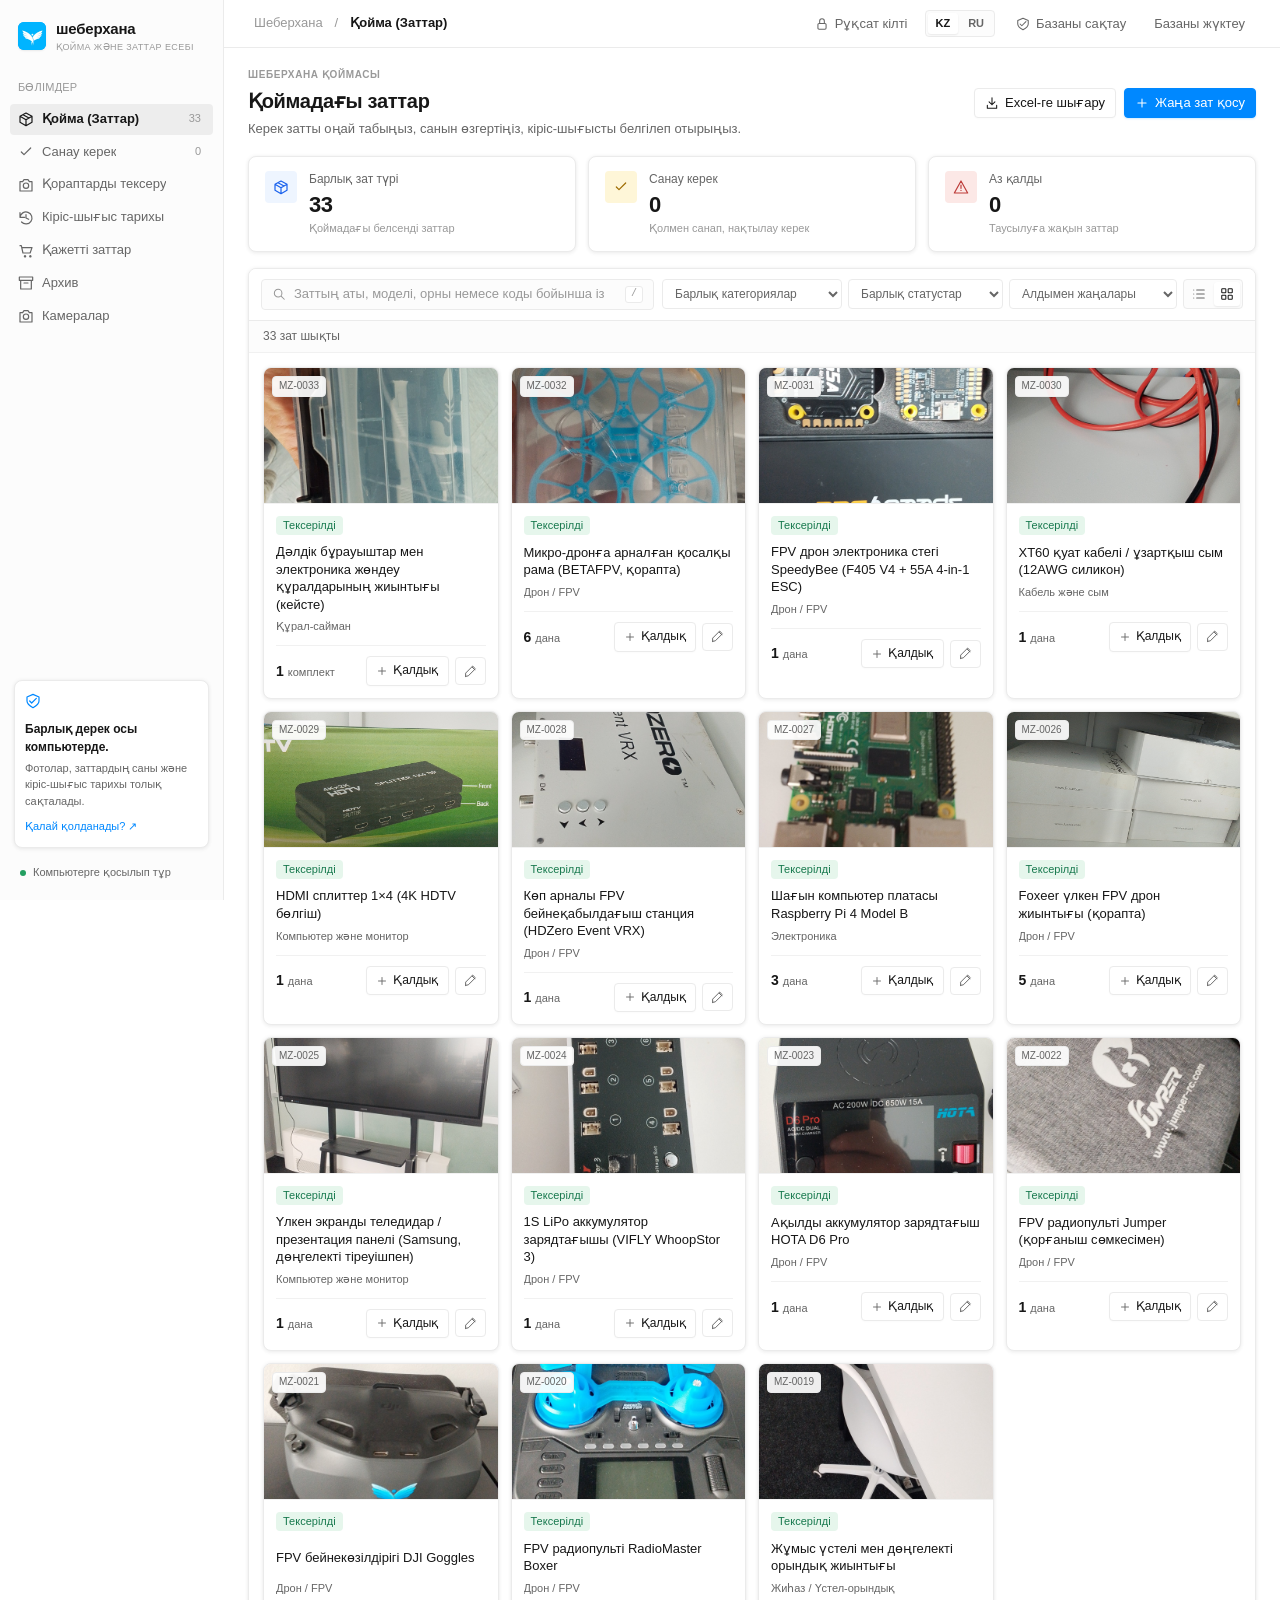
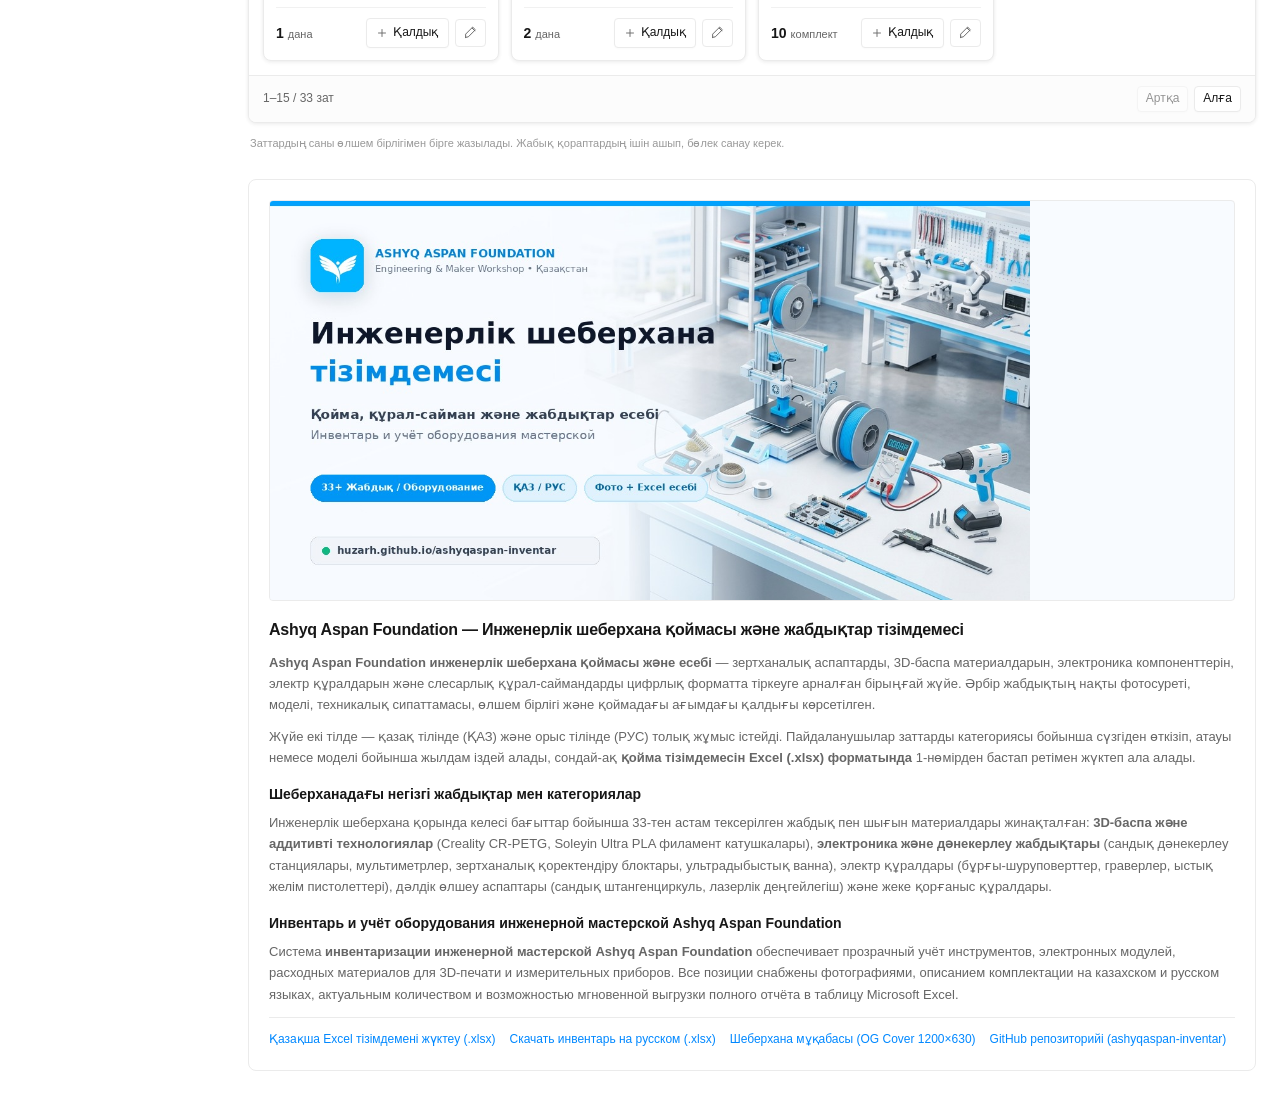
==== docs/index.html @ bc6fc352 "Rename purchase list to 'Қажетті заттар' (needed items)" ====
<!doctype html>
<html lang="kk" prefix="og: https://ogp.me/ns#">
<head>
  <meta charset="utf-8">
  <meta name="viewport" content="width=device-width, initial-scale=1">
  <meta name="theme-color" content="#00a2ff">
  <title>Ashyq Aspan — Инженерлік шеберхана қоймасы және есебі</title>
  <meta name="description" content="Ashyq Aspan Foundation инженерлік шеберхана қоймасы және заттар есебі: 3D-принтер, электроника, өлшеу аспаптары мен құрал-саймандар тізімдемесі (ҚАЗ / РУС).">
  <meta name="keywords" content="Ashyq Aspan Foundation, инженерлік шеберхана қоймасы, заттар есебі, тізімдеме, инвентарь мастерской, құрал-сайман, 3D принтер, электроника, Қазақстан, Malzeme Envanteri">
  <meta name="author" content="Ashyq Aspan Foundation">
  <meta name="robots" content="index, follow, max-image-preview:large">
  <link rel="canonical" href="https://huzarh.github.io/ashyqaspan-inventar/">
  <link rel="image_src" href="https://huzarh.github.io/ashyqaspan-inventar/og-cover.jpg">
  <meta itemprop="name" content="Ashyq Aspan — Инженерлік шеберхана қоймасы және есебі">
  <meta itemprop="description" content="Ashyq Aspan Foundation инженерлік шеберхана қоймасы және заттар есебі: 3D-принтер, электроника, өлшеу аспаптары мен құрал-саймандар тізімдемесі (ҚАЗ / РУС).">
  <meta itemprop="image" content="https://huzarh.github.io/ashyqaspan-inventar/og-cover.jpg">
  <meta property="og:type" content="website">
  <meta property="og:site_name" content="Ashyq Aspan Foundation">
  <meta property="og:title" content="Ashyq Aspan — Инженерлік шеберхана қоймасы және есебі">
  <meta property="og:description" content="Ashyq Aspan Foundation инженерлік шеберхана қоймасы және заттар есебі: 3D-принтер, электроника, өлшеу аспаптары мен құрал-саймандар тізімдемесі (ҚАЗ / РУС).">
  <meta property="og:url" content="https://huzarh.github.io/ashyqaspan-inventar/">
  <meta property="og:image" content="https://huzarh.github.io/ashyqaspan-inventar/og-cover.jpg">
  <meta property="og:image:url" content="https://huzarh.github.io/ashyqaspan-inventar/og-cover.jpg">
  <meta property="og:image:secure_url" content="https://huzarh.github.io/ashyqaspan-inventar/og-cover.jpg">
  <meta property="og:image:type" content="image/jpeg">
  <meta property="og:image:width" content="1200">
  <meta property="og:image:height" content="630">
  <meta property="og:image:alt" content="Ashyq Aspan Foundation — Инженерлік шеберхана қоймасы және есебі">
  <meta property="og:locale" content="kk_KZ">
  <meta property="og:locale:alternate" content="ru_RU">
  <meta name="twitter:card" content="summary_large_image">
  <meta name="twitter:title" content="Ashyq Aspan — Инженерлік шеберхана қоймасы және есебі">
  <meta name="twitter:description" content="Ashyq Aspan Foundation инженерлік шеберхана қоймасы және заттар есебі: 3D-принтер, электроника, өлшеу аспаптары мен құрал-саймандар тізімдемесі (ҚАЗ / РУС).">
  <meta name="twitter:image" content="https://huzarh.github.io/ashyqaspan-inventar/og-cover.jpg">
  <meta name="twitter:image:src" content="https://huzarh.github.io/ashyqaspan-inventar/og-cover.jpg">
  <meta name="twitter:image:alt" content="Ashyq Aspan Foundation — Инженерлік шеберхана қоймасы және есебі">
  <link rel="icon" href="logo.png" type="image/png" sizes="225x225">
  <link rel="apple-touch-icon" href="logo.png">
  <link rel="manifest" href="site.webmanifest">
  <link rel="stylesheet" href="style.css?v=13">
  <script type="application/ld+json">{"@context":"https://schema.org","@type":"WebApplication","name":"Ashyq Aspan — Инженерлік шеберхана қоймасы және есебі","alternateName":"Инвентарь инженерной мастерской Ashyq Aspan Foundation","description":"Ashyq Aspan Foundation инженерлік шеберхана қоймасы және заттар есебі: 3D-принтер, электроника, өлшеу аспаптары мен құрал-саймандар тізімдемесі (ҚАЗ / РУС).","url":"https://huzarh.github.io/ashyqaspan-inventar/","image":"https://huzarh.github.io/ashyqaspan-inventar/og-cover.jpg","applicationCategory":"BusinessApplication","operatingSystem":"All","inLanguage":["kk","ru"],"publisher":{"@type":"Organization","name":"Ashyq Aspan Foundation","logo":{"@type":"ImageObject","url":"https://huzarh.github.io/ashyqaspan-inventar/logo.png"}}}</script>
  <script src="app.js?v=14" defer></script>
</head>
<body>
<svg class="icon-defs" xmlns="http://www.w3.org/2000/svg" aria-hidden="true"><defs>
 <symbol id="i-box" viewBox="0 0 24 24"><path d="m12 3 9 5-9 5-9-5 9-5Z M3 8v9l9 5 9-5V8 M12 13v9 M7.5 5.5l9 5"/></symbol>
 <symbol id="i-plus" viewBox="0 0 24 24"><path d="M12 5v14 M5 12h14"/></symbol>
 <symbol id="i-search" viewBox="0 0 24 24"><circle cx="10.5" cy="10.5" r="6.5"/><path d="m16 16 5 5"/></symbol>
 <symbol id="i-history" viewBox="0 0 24 24"><path d="M3 11a9 9 0 1 1 2.3 7 M3 4v7h7 M12 7v5l4 2"/></symbol>
 <symbol id="i-camera" viewBox="0 0 24 24"><path d="M3 7h4l2-3h6l2 3h4v14H3Z"/><circle cx="12" cy="13" r="4"/></symbol>
 <symbol id="i-download" viewBox="0 0 24 24"><path d="M12 3v12 M7 10l5 5 5-5 M4 16v5h16v-5"/></symbol>
 <symbol id="i-close" viewBox="0 0 24 24"><path d="m6 6 12 12 M6 18 18 6"/></symbol>
 <symbol id="i-check" viewBox="0 0 24 24"><path d="m5 12 4 4L19 6"/></symbol>
 <symbol id="i-arrow" viewBox="0 0 24 24"><path d="M5 12h14 m-5-5 5 5-5 5"/></symbol>
 <symbol id="i-grid" viewBox="0 0 24 24"><rect x="3" y="3" width="7" height="7" rx="1"/><rect x="14" y="3" width="7" height="7" rx="1"/><rect x="3" y="14" width="7" height="7" rx="1"/><rect x="14" y="14" width="7" height="7" rx="1"/></symbol>
 <symbol id="i-list" viewBox="0 0 24 24"><path d="M8 5h13 M8 12h13 M8 19h13 M3 5h.01 M3 12h.01 M3 19h.01"/></symbol>
 <symbol id="i-archive" viewBox="0 0 24 24"><path d="M4 8h16v13H4Z M2 3h20v5H2Z M9 12h6"/></symbol>
 <symbol id="i-edit" viewBox="0 0 24 24"><path d="m15 4 5 5 M3 21l5-1L21 7l-5-5L3 15v6Z"/></symbol>
 <symbol id="i-trash" viewBox="0 0 24 24"><path d="M3 6h18 M8 6V4h8v2 M19 6l-1 14H6L5 6 M10 11v6 M14 11v6"/></symbol>
 <symbol id="i-lock" viewBox="0 0 24 24"><rect x="5" y="11" width="14" height="10" rx="2"/><path d="M8 11V7a4 4 0 0 1 8 0v4"/></symbol>
 <symbol id="i-alert" viewBox="0 0 24 24"><path d="m12 3 10 18H2L12 3Z M12 9v5 M12 17v.1"/></symbol>
 <symbol id="i-cart" viewBox="0 0 24 24"><path d="M3 4h2l2.4 11h10.8L21 7H6.2 M9.5 20a1 1 0 1 0 0-.1 M17.5 20a1 1 0 1 0 0-.1"/></symbol>
 <symbol id="i-shield" viewBox="0 0 24 24"><path d="m12 2 9 4v6c0 5-9 10-9 10S3 17 3 12V6l9-4Z m-5 10 3 3 7-7"/></symbol>
</defs></svg>
<a class="skip" id="skip-link" href="#main">Негізгі бөлімге өту</a>
<aside class="sidebar">
 <a class="brand" href="./" aria-label="Ashyq Aspan Foundation — Инженерлік шеберхана қоймасы"><span class="brand-mark"><img src="logo.png" alt="Ashyq Aspan Foundation логотипі" width="40" height="40" class="brand-logo"></span><span><span id="brand-name">шеберхана</span><span class="brand-sub" id="brand-sub">ҚОЙМА ЖӘНЕ ЗАТТАР ЕСЕБІ</span></span></a>
 <div class="nav-label" id="nav-workspace-label">БӨЛІМДЕР</div>
 <nav aria-label="Негізгі мәзір">
  <button class="nav active" data-page="inventory"><svg class="icon"><use href="#i-box"/></svg><em id="nav-inv-text">Қойма (Заттар)</em><span id="nav-count">33</span></button>
  <button class="nav" data-page="pending"><svg class="icon"><use href="#i-check"/></svg><em id="nav-pend-text">Санау керек</em><span id="pending-count">0</span></button>
  <button class="nav" data-page="packages"><svg class="icon"><use href="#i-camera"/></svg><em id="nav-pkg-text">Қораптарды тексеру</em></button>
  <button class="nav" data-page="history"><svg class="icon"><use href="#i-history"/></svg><em id="nav-hist-text">Кіріс-шығыс тарихы</em></button>
  <button class="nav" data-page="needs"><svg class="icon"><use href="#i-cart"/></svg><em id="nav-needs-text">Қажетті заттар</em><span id="needs-count"></span></button>
  <button class="nav" data-page="archive"><svg class="icon"><use href="#i-archive"/></svg><em id="nav-arch-text">Архив</em></button>
  <button class="nav" id="camera-btn" type="button"><svg class="icon"><use href="#i-camera"/></svg><em id="nav-cam-text">Камералар</em></button>
 </nav>
 <div class="sidebar-note"><svg class="icon"><use href="#i-shield"/></svg><span class="sidebar-note-title" id="sidebar-note-title">Барлық дерек осы компьютерде.</span><p id="sidebar-note-desc">Фотолар, заттардың саны және кіріс-шығыс тарихы толық сақталады.</p><button id="help-btn" class="text-btn"><span id="help-btn-text">Қалай қолданады?</span> <span>↗</span></button></div>
 <div class="connection" id="connection"><span class="dot"></span>Қосылды</div>
</aside>
<main id="main">
 <header class="topbar"><div class="breadcrumb"><span id="bread-root">Шеберхана</span> <span>/</span> <span class="breadcrumb-current" id="breadcrumb">Қойма (Заттар)</span></div><div class="top-actions"><button type="button" id="auth-btn" class="btn ghost auth-btn"><svg class="icon"><use href="#i-lock"/></svg><span id="auth-btn-text">Рұқсат кілті</span></button><div class="lang-switch" role="group" aria-label="Тіл / Язык"><button type="button" class="lang-btn active" data-lang="kz">KZ</button><button type="button" class="lang-btn" data-lang="ru">RU</button></div><button id="backup-btn" class="btn ghost"><svg class="icon"><use href="#i-shield"/></svg><span id="backup-btn-text">Базаны сақтау</span></button><button id="restore-btn" class="btn ghost small-label"><span id="restore-btn-text">Базаны жүктеу</span></button><input id="restore-file" type="file" accept=".json,application/json" hidden></div></header>
 <section class="content">
  <div class="heading"><div><div class="eyebrow" id="page-eyebrow">ASHYQ ASPAN FOUNDATION · ШЕБЕРХАНА ҚОЙМАСЫ</div><h1 id="page-title">Ashyq Aspan — Инженерлік шеберхана қоймасы және есебі</h1><p id="page-description">Керек затты оңай табыңыз, санын өзгертіңіз, кіріс-шығысты белгілеп отырыңыз.</p></div><div class="heading-actions"><button id="excel-btn" class="btn"><svg class="icon"><use href="#i-download"/></svg><span id="excel-btn-text">Excel-ге шығару</span></button><button id="add-btn" class="btn primary"><svg class="icon"><use href="#i-plus"/></svg><span id="add-btn-text">Жаңа зат қосу</span></button></div></div>
  <div class="stats" id="stats"><button class="stat" data-stat="inventory"><span class="stat-icon mint"><svg class="icon"><use href="#i-box"/></svg></span><span><span class="stat-label" id="stat-total-label">Барлық зат түрі</span><span class="stat-val" id="stat-total">33</span><small id="stat-total-sub">Қоймадағы белсенді заттар</small></span></button><button class="stat" data-stat="pending"><span class="stat-icon sand"><svg class="icon"><use href="#i-check"/></svg></span><span><span class="stat-label" id="stat-pending-label">Санау керек</span><span class="stat-val" id="stat-pending">0</span><small id="stat-pending-sub">Қолмен санап, нақтылау керек</small></span></button><button class="stat" data-stat="low"><span class="stat-icon peach"><svg class="icon"><use href="#i-alert"/></svg></span><span><span class="stat-label" id="stat-low-label">Аз қалды</span><span class="stat-val" id="stat-low">0</span><small id="stat-low-sub">Таусылуға жақын заттар</small></span></button></div>
  <div id="page-note" class="page-note" hidden></div>
  <section class="workspace" aria-label="Заттар тізімі">
   <div class="toolbar"><label class="search"><svg class="icon"><use href="#i-search"/></svg><input id="search" type="search" placeholder="Заттың аты, моделі, орны немесе коды бойынша іздеу…" autocomplete="off" aria-label="Іздеу"><kbd>/</kbd></label><div class="filters"><select id="category-filter" aria-label="Категория"><option value="">Барлық категориялар</option></select><select id="status-filter" aria-label="Статус"><option value="" id="st-opt-all">Барлық статустар</option><option value="verified" id="st-opt-ver">Тексерілді</option><option value="pending" id="st-opt-pend">Санау керек</option><option value="low" id="st-opt-low">Аз қалды</option><option value="zero" id="st-opt-zero">Таусылды (0)</option></select><select id="sort" aria-label="Сұрыптау"><option value="newest" id="sort-opt-new">Алдымен жаңалары</option><option value="updated" id="sort-opt-upd">Соңғы өзгергендер</option><option value="name" id="sort-opt-name">Аты бойынша (А–Я)</option></select><div class="view-switch" aria-label="Көрініс"><button id="view-list" class="icon-btn" aria-label="Тізім" aria-pressed="false"><svg class="icon"><use href="#i-list"/></svg></button><button id="view-grid" class="icon-btn active" aria-label="Карточкалар" aria-pressed="true"><svg class="icon"><use href="#i-grid"/></svg></button></div></div></div>
   <div class="list-heading"><span id="result-count" aria-live="polite">33 зат көрсетілді</span><button id="clear-filters" class="text-btn" hidden>Фильтрді тазалау</button></div>
   <div id="records" aria-live="polite"><div class="cards"><article class="card" data-detail="33"><div class="card-photo"><img src="uploads/02559a9e80117201c4da18d8d6df2545be3968183d7c391e304026d6eb29ce1d.jpg" alt="Дәлдік бұрауыштар мен электроника жөндеу құралдарының жиынтығы (кейсте) — Құрал-сайман" width="320" height="240" loading="lazy"></div><div class="card-body"><div class="card-top"><span class="code">#033</span><span class="tag ok">Тексерілді</span></div><h3>Дәлдік бұрауыштар мен электроника жөндеу құралдарының жиынтығы (кейсте)</h3><p class="muted">Құрал-сайман · Көпфункционалды бұрауыш жиынтығы + пинцет және пластик ашқыштар</p><p class="notes">Пластикалық кейстегі жиынтық: ауыспалы ұштары бар бұрауыш, ұзартқыш, пинцет және пластик лопаткалар.</p></div><div class="card-foot"><div><span class="qty-num">1</span> <small>дана</small></div></div></article><article class="card" data-detail="32"><div class="card-photo"><img src="uploads/c84c2f2371892fdffc92b1465ad2a3b0c13482b9930b462f0f4a37cfea8a323b.jpg" alt="Микро-дронға арналған қосалқы рама (BETAFPV, қорапта) — Дрон / FPV" width="320" height="240" loading="lazy"></div><div class="card-body"><div class="card-top"><span class="code">#032</span><span class="tag ok">Тексерілді</span></div><h3>Микро-дронға арналған қосалқы рама (BETAFPV, қорапта)</h3><p class="muted">Дрон / FPV · BETAFPV Meteor / Air сериялы көк микро-рама (75 мм)</p><p class="notes">Жаңа қосалқы бөлшек: пластик қораптағы BETAFPV микро-дрон рамалары (4 дана).</p></div><div class="card-foot"><div><span class="qty-num">6</span> <small>дана</small></div></div></article><article class="card" data-detail="31"><div class="card-photo"><img src="uploads/08de03c2bca5b22b8ac7623e65b751730a20788cbaaa8c0bef01ff1c570358fb.jpg" alt="FPV дрон электроника стегі SpeedyBee (F405 V4 + 55A 4-in-1 ESC) — Дрон / FPV" width="320" height="240" loading="lazy"></div><div class="card-body"><div class="card-top"><span class="code">#031</span><span class="tag ok">Тексерілді</span></div><h3>FPV дрон электроника стегі SpeedyBee (F405 V4 + 55A 4-in-1 ESC)</h3><p class="muted">Дрон / FPV · SpeedyBee F405 V4 Flight Controller + 55A 3-6S 4-in-1 ESC (30×30 стек)</p><p class="notes">Қораптағы жаңа FPV дрон стегі: ұшу контроллері (FC) мен 55A 4-in-1 регуляторы (ESC).</p></div><div class="card-foot"><div><span class="qty-num">1</span> <small>дана</small></div></div></article><article class="card" data-detail="30"><div class="card-photo"><img src="uploads/e85a942fcf8a39dd73a5c7f89a3723b5ed26839698db3f7d0904f6d9880b9123.jpg" alt="XT60 қуат кабелі / ұзартқыш сым (12AWG силикон) — Кабель және сым" width="320" height="240" loading="lazy"></div><div class="card-body"><div class="card-top"><span class="code">#030</span><span class="tag ok">Тексерілді</span></div><h3>XT60 қуат кабелі / ұзартқыш сым (12AWG силикон)</h3><p class="muted">Кабель және сым · 12AWG 200°C силиконды сым + XT60 коннекторы</p><p class="notes">Зарядтау құрылғылары мен аккумуляторларға арналған ыстыққа төзімді (200°C) 12AWG XT60 қуат сымы.</p></div><div class="card-foot"><div><span class="qty-num">1</span> <small>дана</small></div></div></article><article class="card" data-detail="29"><div class="card-photo"><img src="uploads/00057eb91e4d45969cc803965c0996f35c1c9aa958f35dbe412eb5b354390105.jpg" alt="HDMI сплиттер 1×4 (4K HDTV бөлгіш) — Компьютер және монитор" width="320" height="240" loading="lazy"></div><div class="card-body"><div class="card-top"><span class="code">#029</span><span class="tag ok">Тексерілді</span></div><h3>HDMI сплиттер 1×4 (4K HDTV бөлгіш)</h3><p class="muted">Компьютер және монитор · HDTV 4K 1x4 HDMI Splitter (1 кіріс → 4 шығыс, 4Kx2K 3D)</p><p class="notes">Бір HDMI сигналын 4 мониторға немесе теледидарға бірдей тарататын бөлгіш (қорапта).</p></div><div class="card-foot"><div><span class="qty-num">1</span> <small>дана</small></div></div></article><article class="card" data-detail="28"><div class="card-photo"><img src="uploads/3c925240edab85be49432d08f936cb2262f082159afb393895ab5e643d5cfbd0.jpg" alt="Көп арналы FPV бейнеқабылдағыш станция (HDZero Event VRX) — Дрон / FPV" width="320" height="240" loading="lazy"></div><div class="card-body"><div class="card-top"><span class="code">#028</span><span class="tag ok">Тексерілді</span></div><h3>Көп арналы FPV бейнеқабылдағыш станция (HDZero Event VRX)</h3><p class="muted">Дрон / FPV · HDZero Event VRX (жарыстарға арналған 4 арналы видео-ресивер)</p><p class="notes">FPV дрон жарыстары мен трансляциясына арналған кәсіби HDZero Event VRX бейнеқабылдағышы.</p></div><div class="card-foot"><div><span class="qty-num">1</span> <small>дана</small></div></div></article><article class="card" data-detail="27"><div class="card-photo"><img src="uploads/f57411721b37e370b30bfda4283a8562c142e47085dbc73f3636bb354ba86936.jpg" alt="Шағын компьютер платасы Raspberry Pi 4 Model B — Электроника" width="320" height="240" loading="lazy"></div><div class="card-body"><div class="card-top"><span class="code">#027</span><span class="tag ok">Тексерілді</span></div><h3>Шағын компьютер платасы Raspberry Pi 4 Model B</h3><p class="muted">Электроника · Raspberry Pi 4 Model B (USB 3.0, Dual Micro-HDMI, Gigabit Ethernet)</p><p class="notes">Жобалар мен робототехникаға арналған Raspberry Pi 4 Model B бір платалы микрокомпьютері (3 дана).</p></div><div class="card-foot"><div><span class="qty-num">3</span> <small>дана</small></div></div></article><article class="card" data-detail="26"><div class="card-photo"><img src="uploads/72999abf1a35f88ea627a9858a45b350ffc9a0130d5536d4e3e62cc0973677fc.jpg" alt="Foxeer үлкен FPV дрон жиынтығы (қорапта) — Дрон / FPV" width="320" height="240" loading="lazy"></div><div class="card-body"><div class="card-top"><span class="code">#026</span><span class="tag ok">Тексерілді</span></div><h3>Foxeer үлкен FPV дрон жиынтығы (қорапта)</h3><p class="muted">Дрон / FPV · Foxeer FPV Drone (ақ қораптағы жиынтық)</p><p class="notes">Шкаф сөресіндегі Foxeer үлкен дрон қораптары (5 дана).</p></div><div class="card-foot"><div><span class="qty-num">5</span> <small>дана</small></div></div></article><article class="card" data-detail="25"><div class="card-photo"><img src="uploads/4650756c53afc081f93ae36ebaf1f84f2e1778d21c780041d508cf6ab8e61ad6.jpg" alt="Үлкен экранды теледидар / презентация панелі (Samsung, дөңгелекті тіреуішпен) — Компьютер және монитор" width="320" height="240" loading="lazy"></div><div class="card-body"><div class="card-top"><span class="code">#025</span><span class="tag ok">Тексерілді</span></div><h3>Үлкен экранды теледидар / презентация панелі (Samsung, дөңгелекті тіреуішпен)</h3><p class="muted">Компьютер және монитор · Samsung үлкен диагональды дисплей + мобильді тіреуіш (стойка)</p><p class="notes">Дөңгелекті металл тіреуішке орнатылған үлкен Samsung экраны, пультімен бірге (1 дана).</p></div><div class="card-foot"><div><span class="qty-num">1</span> <small>дана</small></div></div></article><article class="card" data-detail="24"><div class="card-photo"><img src="uploads/746e6d404d6e5decc1dcf5b46ae16551fab60ef42b0dfa03e3e1cde0b73825c7.jpg" alt="1S LiPo аккумулятор зарядтағышы (VIFLY WhoopStor 3) — Дрон / FPV" width="320" height="240" loading="lazy"></div><div class="card-body"><div class="card-top"><span class="code">#024</span><span class="tag ok">Тексерілді</span></div><h3>1S LiPo аккумулятор зарядтағышы (VIFLY WhoopStor 3)</h3><p class="muted">Дрон / FPV · VIFLY WhoopStor V3 (6 портты, BT2.0 / PH2.0, экранды)</p><p class="notes">TinyWhoop микро-дрондарының 1S аккумуляторларын бір мезетте 6 данадан зарядтауға және Storage режиміне қоюға арналған құрылғы (1 дана).</p></div><div class="card-foot"><div><span class="qty-num">1</span> <small>дана</small></div></div></article><article class="card" data-detail="23"><div class="card-photo"><img src="uploads/3484ea7bc2972f7fd96e84a9550c08cde8089a9f8efccc5e5be05636175f7738.jpg" alt="Ақылды аккумулятор зарядтағыш HOTA D6 Pro — Дрон / FPV" width="320" height="240" loading="lazy"></div><div class="card-body"><div class="card-top"><span class="code">#023</span><span class="tag ok">Тексерілді</span></div><h3>Ақылды аккумулятор зарядтағыш HOTA D6 Pro</h3><p class="muted">Дрон / FPV · HOTA D6 Pro Dual Smart Charger (AC 200W / DC 650W 15A)</p><p class="notes">LiPo/LiHV/Li-ion аккумуляторларға арналған 2 арналы кәсіби зарядтау құрылғысы (1 дана).</p></div><div class="card-foot"><div><span class="qty-num">1</span> <small>дана</small></div></div></article><article class="card" data-detail="22"><div class="card-photo"><img src="uploads/87af93e70b1901c69dd3df45cd9261108fd50f3d49ce25d26adb82f0b59bedd1.jpg" alt="FPV радиопульті Jumper (қорғаныш сөмкесімен) — Дрон / FPV" width="320" height="240" loading="lazy"></div><div class="card-body"><div class="card-top"><span class="code">#022</span><span class="tag ok">Тексерілді</span></div><h3>FPV радиопульті Jumper (қорғаныш сөмкесімен)</h3><p class="muted">Дрон / FPV · Jumper RC (T-Lite / T-Pro / T14 сериясы, сұр кейсте)</p><p class="notes">Арнайы сұр қорғаныш сөмкесіндегі Jumper радиопульті (1 дана).</p></div><div class="card-foot"><div><span class="qty-num">1</span> <small>дана</small></div></div></article></div></div>
   <div class="pagination"><span id="page-info"></span><div><button id="prev-page" class="btn compact">Артқа</button><button id="next-page" class="btn compact">Алға</button></div></div>
  </section>
  <section id="needs-view" class="workspace needs-view" hidden aria-live="polite"></section>
  <p class="bottom-note" id="bottom-note">Заттардың саны өлшем бірлігімен бірге жазылады. Жабық қораптардың ішін ашып, бөлек санау керек.</p>

  <article class="seo-section" aria-label="Инженерлік шеберхана туралы ақпарат">
   <div class="seo-banner-wrap">
    <img src="og-cover.jpg" alt="Ashyq Aspan Foundation — Инженерлік шеберхана қоймасы және жабдықтар есебі" width="1200" height="630" class="seo-banner-img" loading="lazy">
   </div>
   <h2>Ashyq Aspan Foundation — Инженерлік шеберхана қоймасы және жабдықтар тізімдемесі</h2>
   <p><strong>Ashyq Aspan Foundation инженерлік шеберхана қоймасы және есебі</strong> — зертханалық аспаптарды, 3D-баспа материалдарын, электроника компоненттерін, электр құралдарын және слесарлық құрал-саймандарды цифрлық форматта тіркеуге арналған бірыңғай жүйе. Әрбір жабдықтың нақты фотосуреті, моделі, техникалық сипаттамасы, өлшем бірлігі және қоймадағы ағымдағы қалдығы көрсетілген.</p>
   <p>Жүйе екі тілде — қазақ тілінде (ҚАЗ) және орыс тілінде (РУС) толық жұмыс істейді. Пайдаланушылар заттарды категориясы бойынша сүзгіден өткізіп, атауы немесе моделі бойынша жылдам іздей алады, сондай-ақ <strong>қойма тізімдемесін Excel (.xlsx) форматында</strong> 1-нөмірден бастап ретімен жүктеп ала алады.</p>
   <h3>Шеберханадағы негізгі жабдықтар мен категориялар</h3>
   <p>Инженерлік шеберхана қорында келесі бағыттар бойынша 33-тен астам тексерілген жабдық пен шығын материалдары жинақталған: <strong>3D-баспа және аддитивті технологиялар</strong> (Creality CR-PETG, Soleyin Ultra PLA филамент катушкалары), <strong>электроника және дәнекерлеу жабдықтары</strong> (сандық дәнекерлеу станциялары, мультиметрлер, зертханалық қоректендіру блоктары, ультрадыбыстық ванна), электр құралдары (бұрғы-шуруповерттер, граверлер, ыстық желім пистолеттері), дәлдік өлшеу аспаптары (сандық штангенциркуль, лазерлік деңгейлегіш) және жеке қорғаныс құралдары.</p>
   <h3>Инвентарь и учёт оборудования инженерной мастерской Ashyq Aspan Foundation</h3>
   <p>Система <strong>инвентаризации инженерной мастерской Ashyq Aspan Foundation</strong> обеспечивает прозрачный учёт инструментов, электронных модулей, расходных материалов для 3D-печати и измерительных приборов. Все позиции снабжены фотографиями, описанием комплектации на казахском и русском языках, актуальным количеством и возможностью мгновенной выгрузки полного отчёта в таблицу Microsoft Excel.</p>
   <div class="seo-links">
    <a href="export_kz.xlsx" download>Қазақша Excel тізімдемені жүктеу (.xlsx)</a>
    <a href="export_ru.xlsx" download>Скачать инвентарь на русском (.xlsx)</a>
    <a href="og-cover.jpg" target="_blank" rel="noopener">Шеберхана мұқабасы (OG Cover 1200×630)</a>
    <a href="https://github.com/huzarh/ashyqaspan-inventar" target="_blank" rel="noopener">GitHub репозиторийі (ashyqaspan-inventar)</a>
   </div>
  </article>
 </section>
</main>

<dialog id="item-dialog" aria-labelledby="item-title">
 <form id="item-form"><div class="dialog-head"><div><div class="eyebrow" id="item-eyebrow">ЗАТ КАРТОЧКАСЫ</div><h2 id="item-title">Жаңа зат қосу</h2></div><button type="button" class="icon-btn" data-close aria-label="Жабу"><svg class="icon"><use href="#i-close"/></svg></button></div>
 <div class="dialog-body"><label class="photo-zone" id="photo-zone"><input id="photo-file" type="file" accept="image/*" capture="environment"><span id="photo-placeholder"><svg class="icon"><use href="#i-camera"/></svg><span class="photo-title" id="photo-add-title">Фотоға түсіру (Камера)</span><small id="photo-add-hint">Бассаңыз бірден камера ашылады</small></span><img id="photo-preview" src="logo.png" alt="Заттың фотосы" width="320" height="240" hidden></label><div class="photo-actions"><button type="button" id="gallery-btn" class="text-btn">Галереядан таңдау</button><input id="gallery-file" type="file" accept="image/*" hidden><button type="button" id="remove-photo" class="text-btn danger" hidden>Фотоны өшіру</button></div>
 <button type="button" class="btn ai-fill-btn" id="ai-save-btn">🤖 Форманы AI толтырсын (Сақтап, тағы қосу)</button>
 <label class="field"><span class="field-label" id="lbl-item-name">Заттың аты</span> <span>*</span><input name="name" id="item-name" required maxlength="200" placeholder="Мысалы: ESP32-S3 платасы" autocomplete="off"></label>
 <div id="duplicates" class="duplicates" hidden></div>
 <div class="form-grid"><label class="field"><span class="field-label" id="lbl-item-cat">Категория</span> <span>*</span><input name="category" id="item-category" required maxlength="100" list="categories" placeholder="Мысалы: Электроника"><datalist id="categories"></datalist></label><label class="field"><span class="field-label" id="lbl-item-model">Маркасы / моделі</span><input name="model" id="item-model" maxlength="300" placeholder="Мысалы: ESP32-S3 N16R8"></label></div>
 <div class="form-grid three"><label class="field" id="initial-quantity"><span class="field-label" id="lbl-item-qty">Қазіргі саны</span> <span>*</span><input name="quantity" type="number" min="0" max="100000000" step="0.001" value="1" required inputmode="decimal"></label><label class="field"><span class="field-label" id="lbl-item-unit">Өлшем бірлігі</span> <span>*</span><select name="unit" id="item-unit"></select></label><label class="field"><span class="field-label" id="lbl-item-min">Ең аз қалдық</span><input name="minimum" type="number" min="0" max="100000000" step="0.001" value="0" inputmode="decimal"><small id="lbl-item-min-hint">0 = ескерту керек емес</small></label></div>
 <label class="field"><span class="field-label" id="lbl-item-loc">Қай жерде тұр? (сөре / үстел)</span><input name="location" id="item-location" maxlength="200" placeholder="Мысалы: Ақ шкаф · 2-сөре · А қорабы"></label>
 <label class="field"><span class="field-label" id="lbl-item-notes">Қосымша ақпарат (комментарий)</span><textarea name="notes" id="item-notes" rows="3" maxlength="4000" placeholder="Сипаттамасы, комплектісі немесе ескерту…"></textarea></label>
 <label class="checkbox" id="package-field"><input name="is_package" type="checkbox"><span id="lbl-item-pkg">Бұл — іші әлі ашылмаған жабық қорап / пакет</span></label>
 <p id="item-error" class="form-error" role="alert" hidden></p></div>
 <div class="dialog-footer"><div class="footer-left"><button type="button" class="btn" id="item-cancel-btn" data-close>Болдырмау</button><button type="button" class="btn danger-btn" id="delete-item-btn" hidden><svg class="icon"><use href="#i-trash"/></svg><span id="delete-item-btn-text">Өшіру</span></button></div><div><button type="submit" class="btn" id="save-next" name="action" value="next">Сақтап, тағы қосу</button><button type="submit" class="btn primary" name="action" value="save" id="save-item">Сақтау</button></div></div></form>
</dialog>

<dialog id="move-dialog" class="small-dialog" aria-labelledby="move-title"><form id="move-form"><div class="dialog-head"><div><div class="eyebrow" id="move-eyebrow">ҚОЙМА ОПЕРАЦИЯСЫ</div><h2 id="move-title">Заттың санын өзгерту</h2></div><button type="button" class="icon-btn" data-close aria-label="Жабу"><svg class="icon"><use href="#i-close"/></svg></button></div><div class="dialog-body"><div id="move-summary" class="move-summary"></div><div class="segmented" id="move-kinds"><button type="button" data-kind="giriş" class="active" id="kind-btn-in">+ Қосу (Кіріс)</button><button type="button" data-kind="çıkış" id="kind-btn-out">− Алу (Шығыс)</button><button type="button" data-kind="sayım" id="kind-btn-cnt">Нақты санын жазу</button></div><p id="move-hint" class="hint"></p><label class="field"><span id="move-quantity-label">Қанша қосылды?</span><input id="move-quantity" name="quantity" type="number" min="0.001" step="0.001" required inputmode="decimal" placeholder="Санын жазыңыз"></label><div id="move-result" class="move-result"></div><label class="field"><span class="field-label" id="lbl-move-note">Түсініктеме (қайда берілді / қайдан келді)</span><textarea name="note" id="move-note" rows="2" maxlength="1000" placeholder="Мысалы: Жаңа партия келді / жобаға алынды / сөрені санадық"></textarea></label><p id="move-error" class="form-error" role="alert" hidden></p></div><div class="dialog-footer"><button type="button" class="btn" id="move-cancel-btn" data-close>Болдырмау</button><button type="submit" class="btn primary" id="save-move">Сақтау</button></div></form></dialog>

<dialog id="detail-dialog" class="drawer" aria-labelledby="detail-title"><div class="dialog-head"><div><div class="eyebrow" id="detail-code"></div><h2 id="detail-title">Зат туралы толық мәлімет</h2></div><button class="icon-btn" data-close aria-label="Жабу"><svg class="icon"><use href="#i-close"/></svg></button></div><div id="detail-content" class="dialog-body"></div></dialog>

<dialog id="need-dialog" class="need-dialog" aria-labelledby="need-title"><form id="need-form" novalidate></form></dialog>
<dialog id="camera-dialog" class="camera-dialog" aria-labelledby="camera-title"><div class="dialog-head"><h2 id="camera-title">Шеберхана камералары</h2><button class="icon-btn" data-close aria-label="Жабу"><svg class="icon"><use href="#i-close"/></svg></button></div><div class="dialog-body"><div id="camera-toolbar-slot"></div><div id="camera-grid" class="camera-grid"></div></div></dialog>
<dialog id="help-dialog" class="small-dialog" aria-labelledby="help-title"><div class="dialog-head"><h2 id="help-title">Қалай қолданады?</h2><button class="icon-btn" data-close aria-label="Жабу"><svg class="icon"><use href="#i-close"/></svg></button></div><div class="dialog-body help" id="help-body"></div></dialog>

<dialog id="auth-dialog" class="small-dialog" aria-labelledby="auth-title"><form id="auth-form"><div class="dialog-head"><div><div class="eyebrow" id="auth-eyebrow">ҚАУІПСІЗДІК</div><h2 id="auth-title">Рұқсат кілтін енгізіңіз</h2></div><button type="button" class="icon-btn" data-close aria-label="Жабу"><svg class="icon"><use href="#i-close"/></svg></button></div><div class="dialog-body"><p id="auth-desc" class="hint">Өзгерту, өшіру және қалдықты түзету үшін кілт сөзді жазыңыз.</p><label class="field"><span class="field-label" id="lbl-auth-key">Кілт сөз (Пароль)</span><input id="auth-key-input" type="password" required autocomplete="off" placeholder="Кілт сөзді жазыңыз…"></label><p id="auth-error" class="form-error" role="alert" hidden></p></div><div class="dialog-footer"><button type="button" class="btn" id="auth-cancel-btn" data-close>Болдырмау</button><button type="submit" class="btn primary" id="auth-submit-btn">Растау</button></div></form></dialog>

<dialog id="confirm-dialog" class="small-dialog" aria-labelledby="confirm-title"><div class="dialog-head"><h2 id="confirm-title">Растау</h2></div><div class="dialog-body"><p id="confirm-text"></p><p id="confirm-error" class="form-error" role="alert" hidden></p></div><div class="dialog-footer"><button class="btn" id="confirm-cancel">Болдырмау</button><button class="btn primary" id="confirm-ok">Иә, растаймын</button></div></dialog>
<div id="toast" class="toast" role="status" hidden></div>
<noscript>Бұл бағдарлама жұмыс істеуі үшін браузерде JavaScript қосулы болуы керек.</noscript>
</body></html>
---- docs/style.css ----
:root {
  --bg: #ffffff;
  --bg-secondary: #fcfcfc;
  --bg-tertiary: #f1f1f1;
  --bg-quaternary: #ebebeb;
  --bg-hover: rgba(0, 0, 0, 0.04);
  --bg-active: rgba(0, 0, 0, 0.06);
  --surface: #ffffff;
  --ink: #333333;
  --ink-strong: #171717;
  --secondary: #666666;
  --muted: #999999;
  --border-light: #f1f1f1;
  --border: #ebebeb;
  --border-strong: #d6d6d6;
  --brand: #0088ff;
  --brand-dark: #006fd6;
  --brand-soft: #eef5ff;
  --orange: #c25700;
  --mint: #e8f7ed;
  --sand: #fef6d8;
  --red: #bd3c39;
  --shadow-sm: 0px 2px 4px 0px rgba(0, 0, 0, 0.04), 0px 0px 4px 0px rgba(0, 0, 0, 0.06);
  --shadow: 2px 4px 16px 0px rgba(0, 0, 0, 0.14), 0px 2px 4px 0px rgba(0, 0, 0, 0.06);
  --radius-sm: 4px;
  --radius-md: 8px;
  --radius-lg: 12px;
  font-family: Inter, -apple-system, BlinkMacSystemFont, "Segoe UI", Roboto, sans-serif;
  color: var(--ink);
  font-size: 13px;
  line-height: 1.45;
  color-scheme: light;
}

* {
  box-sizing: border-box;
}

body {
  margin: 0;
  background: var(--bg);
  color: var(--ink);
  -webkit-font-smoothing: antialiased;
}

button, input, select, textarea {
  font: inherit;
}

button, a, input, select, textarea {
  -webkit-tap-highlight-color: transparent;
}

button {
  cursor: pointer;
  color: inherit;
}

button:disabled {
  opacity: 0.45;
  cursor: not-allowed;
}

button, input, select, textarea {
  outline-offset: 2px;
}

button:focus-visible, a:focus-visible {
  outline: 2px solid var(--brand);
}

a {
  color: var(--brand);
}

[hidden] {
  display: none !important;
}

.icon {
  width: 16px;
  height: 16px;
  fill: none;
  stroke: currentColor;
  stroke-width: 1.8;
  stroke-linecap: round;
  stroke-linejoin: round;
  flex-shrink: 0;
}

.icon-defs {
  position: absolute;
  width: 0;
  height: 0;
  overflow: hidden;
}

.skip {
  position: absolute;
  top: -80px;
  z-index: 200;
  background: #ffffff;
  padding: 12px;
  border: 1px solid var(--border);
}

.skip:focus {
  top: 0;
}

/* Sidebar — Twenty Light Style */
.sidebar {
  position: fixed;
  left: 0;
  top: 0;
  bottom: 0;
  width: 224px;
  background: var(--bg-secondary);
  border-right: 1px solid var(--border);
  padding: 12px 10px;
  display: flex;
  flex-direction: column;
  z-index: 10;
  user-select: none;
}

.brand {
  display: flex;
  gap: 10px;
  align-items: center;
  padding: 6px 8px;
  margin: 0 0 16px;
  border-radius: var(--radius-sm);
  text-decoration: none;
  color: var(--ink-strong);
  font-size: 15px;
  letter-spacing: -0.2px;
  font-weight: 600;
  transition: background 0.1s ease;
}

.brand:hover {
  background: var(--bg-hover);
}

.brand-mark {
  overflow: hidden;
  background: #00a2ff;
  padding: 0;
  width: 28px;
  height: 28px;
  border-radius: 6px;
  flex-shrink: 0;
  box-shadow: 0 1px 2px rgba(0, 0, 0, 0.08);
}

.brand-logo {
  width: 100%;
  height: 100%;
  object-fit: cover;
  display: block;
}

.brand-sub {
  display: block;
  font-size: 9px;
  letter-spacing: 0.4px;
  font-weight: 500;
  color: var(--muted);
  margin-top: 1px;
}

.nav-label {
  font-size: 11px;
  font-weight: 500;
  letter-spacing: 0.2px;
  color: var(--muted);
  margin: 4px 8px 6px;
}

.nav {
  border: 0;
  background: none;
  width: 100%;
  display: flex;
  align-items: center;
  gap: 8px;
  padding: 6px 8px;
  margin: 2px 0;
  border-radius: var(--radius-sm);
  color: var(--secondary);
  text-align: left;
  font-size: 13px;
  font-weight: 500;
  transition: background 0.1s ease, color 0.1s ease;
}

.nav em {
  font-style: normal;
  overflow: hidden;
  text-overflow: ellipsis;
  white-space: nowrap;
}

.nav:hover {
  background: var(--bg-hover);
  color: var(--ink-strong);
}

.nav.active {
  background: var(--bg-active);
  color: var(--ink-strong);
  font-weight: 600;
}

.nav span {
  margin-left: auto;
  font-size: 11px;
  font-weight: 500;
  color: var(--muted);
  background: transparent;
  min-width: 20px;
  text-align: right;
  padding: 1px 4px;
  border-radius: var(--radius-sm);
}

.nav .icon {
  width: 16px;
  height: 16px;
  color: var(--secondary);
}

.nav.active .icon {
  color: var(--ink-strong);
}

.sidebar-note {
  margin: auto 4px 10px;
  padding: 12px 10px;
  border: 1px solid var(--border);
  border-radius: var(--radius-md);
  background: #ffffff;
  color: var(--secondary);
  font-size: 12px;
  line-height: 1.5;
  box-shadow: var(--shadow-sm);
}

.sidebar-note > .icon {
  color: var(--brand);
  margin: 0 0 6px;
  width: 16px;
  height: 16px;
}

.sidebar-note strong,
.sidebar-note .sidebar-note-title {
  display: block;
  color: var(--ink-strong);
  font-size: 12px;
  font-weight: 600;
}

.sidebar-note p {
  margin: 4px 0 8px;
  font-size: 11px;
  color: var(--secondary);
}

.text-btn {
  border: none;
  background: none;
  padding: 0;
  color: var(--brand);
  font-weight: 500;
  font-size: 12px;
}

.text-btn:hover {
  text-decoration: underline;
}

.sidebar-note .text-btn {
  font-size: 11px;
}

.connection {
  padding: 7px 10px;
  border-radius: var(--radius-sm);
  background: transparent;
  font-size: 11px;
  color: var(--secondary);
  display: flex;
  align-items: center;
  gap: 7px;
}

.dot {
  width: 6px;
  height: 6px;
  border-radius: 50%;
  background: #239f61;
}

.connection.offline {
  color: var(--red);
  background: #fdf2f2;
}

.connection.offline .dot {
  background: var(--red);
}

/* Main Area & Topbar — Twenty Light Style */
main {
  margin-left: 224px;
  min-height: 100dvh;
  background: #ffffff;
}

.topbar {
  height: 48px;
  border-bottom: 1px solid var(--border);
  padding: 0 24px;
  display: flex;
  align-items: center;
  justify-content: space-between;
  background: #ffffff;
  position: sticky;
  top: 0;
  z-index: 9;
}

.breadcrumb {
  font-size: 13px;
  color: var(--secondary);
  display: flex;
  align-items: center;
}

.breadcrumb span {
  margin: 0 6px;
  color: var(--muted);
}

.breadcrumb strong,
.breadcrumb .breadcrumb-current {
  color: var(--ink-strong);
  font-weight: 600;
}

.top-actions {
  display: flex;
  align-items: center;
  gap: 6px;
}

.lang-switch {
  display: inline-flex;
  border: 1px solid var(--border);
  background: var(--bg-secondary);
  padding: 2px;
  border-radius: var(--radius-sm);
  gap: 2px;
  margin-right: 4px;
}

.lang-btn {
  border: 0;
  background: transparent;
  padding: 3px 8px;
  border-radius: 3px;
  font-size: 11px;
  font-weight: 600;
  color: var(--secondary);
  transition: background 0.1s ease, color 0.1s ease;
}

.lang-btn:hover {
  color: var(--ink-strong);
}

.lang-btn.active {
  background: #ffffff;
  color: var(--ink-strong);
  box-shadow: 0 1px 2px rgba(0, 0, 0, 0.08);
}

/* Buttons — Twenty Light Style */
.btn {
  display: inline-flex;
  align-items: center;
  justify-content: center;
  gap: 6px;
  min-height: 30px;
  padding: 5px 10px;
  border: 1px solid var(--border);
  background: #ffffff;
  color: var(--ink-strong);
  border-radius: var(--radius-sm);
  font-size: 13px;
  font-weight: 500;
  white-space: nowrap;
  line-height: 1.2;
  box-shadow: 0 1px 2px rgba(0, 0, 0, 0.02);
  transition: background 0.1s ease, border-color 0.1s ease;
}

.btn .icon {
  width: 14px;
  height: 14px;
}

.btn:hover {
  background: var(--bg-hover);
  border-color: var(--border-strong);
}

.btn.primary {
  background: var(--brand);
  border-color: var(--brand);
  color: #ffffff;
  box-shadow: 0 1px 2px rgba(0, 136, 255, 0.18);
}

.btn.primary:hover {
  background: var(--brand-dark);
  border-color: var(--brand-dark);
}

.btn.ghost {
  border-color: transparent;
  background: transparent;
  color: var(--secondary);
  box-shadow: none;
}

.btn.ghost:hover {
  background: var(--bg-hover);
  color: var(--ink-strong);
}

.btn.compact {
  padding: 4px 8px;
  min-height: 26px;
  font-size: 12px;
}

/* Content Section */
.content {
  max-width: 1600px;
  margin: auto;
  padding: 20px 24px 28px;
}

.heading {
  display: flex;
  align-items: center;
  justify-content: space-between;
  gap: 16px;
  margin-bottom: 18px;
}

.eyebrow {
  color: var(--muted);
  font-size: 10px;
  letter-spacing: 0.6px;
  font-weight: 600;
  margin-bottom: 4px;
  text-transform: uppercase;
}

h1 {
  font-size: 20px;
  letter-spacing: -0.3px;
  margin: 0;
  font-weight: 600;
  color: var(--ink-strong);
}

h2 {
  font-size: 16px;
  letter-spacing: -0.2px;
  margin: 0;
  font-weight: 600;
  color: var(--ink-strong);
}

h3 {
  font-size: 12px;
  font-weight: 600;
  color: var(--secondary);
  margin: 20px 0 10px;
}

.heading p {
  font-size: 13px;
  color: var(--secondary);
  margin: 4px 0 0;
}

.heading-actions {
  display: flex;
  gap: 8px;
}

/* Stats Cards — Twenty Clean Metric Cards */
.stats {
  display: grid;
  grid-template-columns: repeat(3, 1fr);
  gap: 12px;
  margin-bottom: 16px;
}

.stat {
  border: 1px solid var(--border);
  border-radius: var(--radius-md);
  padding: 14px 16px;
  background: #ffffff;
  display: flex;
  align-items: flex-start;
  gap: 12px;
  text-align: left;
  box-shadow: var(--shadow-sm);
  transition: background 0.1s ease, border-color 0.1s ease;
}

.stat:hover {
  background: var(--bg-secondary);
  border-color: var(--border-strong);
}

.stat-icon {
  width: 32px;
  height: 32px;
  display: grid;
  place-items: center;
  border-radius: var(--radius-sm);
  flex-shrink: 0;
}

.stat-icon .icon {
  width: 16px;
  height: 16px;
}

.mint {
  background: #eef5ff;
  color: #1961ed;
}

.sand {
  background: #fef6d8;
  color: #9e6c00;
}

.peach {
  background: #fce8e6;
  color: #bd3c39;
}

.stat-label {
  font-size: 12px;
  font-weight: 500;
  color: var(--secondary);
  display: block;
  margin-bottom: 4px;
}

.stat strong,
.stat .stat-val {
  font-size: 22px;
  font-weight: 600;
  color: var(--ink-strong);
  letter-spacing: -0.5px;
  display: block;
  line-height: 1.1;
}

.stat small {
  font-size: 11px;
  color: var(--muted);
  display: block;
  margin-top: 4px;
}

.page-note {
  padding: 10px 14px;
  margin-bottom: 14px;
  line-height: 1.5;
  border: 1px solid #f2e2a7;
  background: #fffdf5;
  border-radius: var(--radius-md);
  color: #7c6218;
  font-size: 12px;
}

/* Workspace Table & Toolbar — Twenty Spreadsheet Style */
.workspace {
  background: #ffffff;
  border: 1px solid var(--border);
  border-radius: var(--radius-md);
  overflow: hidden;
  box-shadow: var(--shadow-sm);
}

.toolbar {
  display: flex;
  padding: 10px 12px;
  gap: 8px;
  justify-content: space-between;
  border-bottom: 1px solid var(--border);
  background: #ffffff;
  align-items: center;
  flex-wrap: wrap;
}

.search {
  display: flex;
  align-items: center;
  gap: 8px;
  flex: 1;
  min-width: 220px;
  background: var(--bg-secondary);
  border: 1px solid var(--border);
  padding: 0 10px;
  border-radius: var(--radius-sm);
  min-height: 30px;
  transition: border-color 0.1s ease, background 0.1s ease;
}

.search:focus-within {
  background: #ffffff;
  border-color: var(--brand);
}

.search .icon {
  width: 14px;
  height: 14px;
  color: var(--muted);
}

.search input {
  padding: 5px 0;
  border: 0;
  background: transparent;
  min-width: 80px;
  width: 100%;
  font-size: 13px;
  color: var(--ink-strong);
  outline: none;
}

.search input::placeholder {
  color: var(--muted);
}

.search kbd {
  border: 1px solid var(--border);
  background: #ffffff;
  border-radius: 3px;
  padding: 0 5px;
  font-size: 10px;
  color: var(--muted);
}

.filters {
  display: flex;
  gap: 6px;
  align-items: center;
  flex-wrap: wrap;
}

.filters select,
.need-toolbar select,
.need-status-select {
  font-size: 12px;
  font-weight: 500;
  border: 1px solid var(--border);
  border-radius: var(--radius-sm);
  padding: 4px 24px 4px 8px;
  background: #ffffff;
  color: var(--secondary);
  max-width: 180px;
  height: 30px;
}

.filters select:hover,
.need-toolbar select:hover,
.need-status-select:hover {
  background: var(--bg-hover);
  color: var(--ink-strong);
}

.view-switch {
  display: flex;
  border: 1px solid var(--border);
  background: var(--bg-secondary);
  padding: 2px;
  border-radius: var(--radius-sm);
  gap: 2px;
}

.icon-btn {
  border: 0;
  background: transparent;
  width: 26px;
  height: 24px;
  padding: 4px;
  border-radius: 3px;
  display: inline-flex;
  align-items: center;
  justify-content: center;
  color: var(--secondary);
}

.icon-btn:hover {
  background: var(--bg-hover);
  color: var(--ink-strong);
}

.icon-btn.active {
  background: #ffffff;
  color: var(--ink-strong);
  box-shadow: 0 1px 2px rgba(0, 0, 0, 0.08);
}

.icon-btn .icon {
  width: 14px;
  height: 14px;
}

.list-heading {
  padding: 7px 14px;
  display: flex;
  justify-content: space-between;
  align-items: center;
  font-size: 12px;
  color: var(--secondary);
  background: var(--bg-secondary);
  border-bottom: 1px solid var(--border-light);
}

/* Twenty-style Grid Table */
.records-table {
  width: 100%;
  border-collapse: collapse;
  table-layout: fixed;
  background: #ffffff;
}

.records-table th {
  font-size: 12px;
  letter-spacing: 0;
  text-align: left;
  color: var(--secondary);
  font-weight: 500;
  background: var(--bg-secondary);
  padding: 8px 12px;
  border-bottom: 1px solid var(--border);
  border-right: 1px solid var(--border-light);
  text-transform: none;
}

.records-table th:last-child {
  border-right: 0;
}

.records-table th:first-child {
  width: 40%;
  padding-left: 14px;
}

.records-table th:nth-child(2) {
  width: 16%;
}

.records-table th:nth-child(3) {
  width: 14%;
}

.records-table th:nth-child(4) {
  width: 18%;
}

.records-table td {
  padding: 8px 12px;
  border-bottom: 1px solid var(--border-light);
  border-right: 1px solid var(--border-light);
  font-size: 13px;
  color: var(--ink);
  vertical-align: middle;
}

.records-table td:last-child {
  border-right: 0;
}

.records-table td:first-child {
  padding-left: 14px;
}

.records-table tr:last-child td {
  border-bottom: 0;
}

.records-table tbody tr {
  transition: background 0.08s ease;
}

.records-table tbody tr:hover {
  background: #f9fafb;
}

.item-info {
  display: flex;
  gap: 10px;
  align-items: center;
  min-width: 0;
}

.item-image {
  width: 36px;
  height: 36px;
  border-radius: var(--radius-sm);
  object-fit: cover;
  border: 1px solid var(--border);
  background: var(--bg-secondary);
  flex-shrink: 0;
}

.placeholder-image {
  display: flex;
  align-items: center;
  justify-content: center;
  color: var(--muted);
}

.placeholder-image .icon {
  width: 16px;
  height: 16px;
}

.item-info-text {
  min-width: 0;
}

.item-open {
  display: block;
  font-weight: 500;
  color: var(--ink-strong);
  border: 0;
  background: none;
  text-align: left;
  padding: 0;
  font-size: 13px;
  line-height: 1.35;
  white-space: normal;
}

.item-open:hover {
  color: var(--brand);
  text-decoration: underline;
}

.item-meta {
  display: block;
  font-size: 11px;
  color: var(--muted);
  line-height: 1.4;
  margin-top: 2px;
  white-space: nowrap;
  text-overflow: ellipsis;
  overflow: hidden;
  max-width: 320px;
}

.quantity {
  display: inline-flex;
  align-items: baseline;
  font-size: 14px;
  font-weight: 600;
  color: var(--ink-strong);
  font-variant-numeric: tabular-nums;
}

.unit {
  font-size: 11px;
  color: var(--secondary);
  font-weight: 400;
  margin-left: 4px;
}

/* Twenty-style Soft Pastel Tags / Badges */
.badge {
  display: inline-flex;
  font-size: 11px;
  font-weight: 500;
  line-height: 1.2;
  align-items: center;
  padding: 3px 7px;
  border-radius: var(--radius-sm);
  background: var(--bg-tertiary);
  color: var(--secondary);
  white-space: nowrap;
}

.badge.pending {
  background: #fef6d8;
  color: #8f5f00;
}

.badge.verified {
  background: #e6f6ec;
  color: #18794e;
}

.badge.low {
  background: #fce8e6;
  color: #bd3c39;
}

.badge.archived {
  background: #f1f1f1;
  color: #666666;
}

.stock-btn {
  background: #ffffff;
  border: 1px solid var(--border);
  border-radius: var(--radius-sm);
  display: inline-flex;
  align-items: center;
  gap: 5px;
  padding: 5px 9px;
  color: var(--ink-strong);
  font-size: 12px;
  font-weight: 500;
  box-shadow: 0 1px 2px rgba(0, 0, 0, 0.02);
  transition: background 0.1s ease, border-color 0.1s ease;
}

.stock-btn .icon {
  width: 12px;
  height: 12px;
  color: var(--secondary);
}

.stock-btn:hover {
  background: var(--bg-hover);
  border-color: var(--border-strong);
}

.location {
  line-height: 1.4;
  color: var(--secondary);
  font-size: 12px;
  overflow-wrap: anywhere;
}

.pagination {
  display: flex;
  align-items: center;
  justify-content: space-between;
  padding: 10px 14px;
  border-top: 1px solid var(--border);
  background: var(--bg-secondary);
  font-size: 12px;
  color: var(--secondary);
}

.pagination > div {
  display: flex;
  gap: 6px;
}

.bottom-note {
  margin: 12px 2px 0;
  color: var(--muted);
  font-size: 11px;
  line-height: 1.5;
}

.loading, .empty {
  padding: 64px 24px;
  text-align: center;
  color: var(--secondary);
  background: #ffffff;
}

.empty .icon {
  width: 32px;
  height: 32px;
  margin-bottom: 10px;
  color: var(--muted);
}

.empty strong {
  display: block;
  font-size: 15px;
  color: var(--ink-strong);
  margin-bottom: 6px;
}

.empty p {
  font-size: 12px;
  color: var(--secondary);
  margin-bottom: 16px;
}

/* Grid View Cards — Twenty Clean Board Card Style */
.card-grid {
  padding: 14px;
  display: grid;
  grid-template-columns: repeat(auto-fill, minmax(210px, 1fr));
  gap: 12px;
  background: #ffffff;
}

.material-card {
  border: 1px solid var(--border);
  border-radius: var(--radius-md);
  background: #ffffff;
  overflow: hidden;
  position: relative;
  box-shadow: var(--shadow-sm);
  transition: border-color 0.1s ease, box-shadow 0.1s ease;
}

.material-card:hover {
  border-color: var(--border-strong);
}

.card-photo {
  width: 100%;
  height: 136px;
  object-fit: cover;
  background: var(--bg-secondary);
  border-bottom: 1px solid var(--border-light);
  display: flex;
  align-items: center;
  justify-content: center;
  color: var(--muted);
}

.card-photo .icon {
  height: 32px;
  width: 32px;
}

.card-inner {
  padding: 12px;
}

.card-inner > .badge {
  margin-bottom: 8px;
}

.card-inner .item-open {
  font-size: 13px;
  min-height: 36px;
}

.card-meta {
  color: var(--secondary);
  font-size: 11px;
  margin: 6px 0 10px;
  white-space: nowrap;
  text-overflow: ellipsis;
  overflow: hidden;
}

.card-bottom {
  display: flex;
  justify-content: space-between;
  align-items: center;
  border-top: 1px solid var(--border-light);
  padding-top: 10px;
}

.card-id {
  position: absolute;
  top: 8px;
  left: 8px;
  padding: 2px 6px;
  background: rgba(255, 255, 255, 0.92);
  border: 1px solid var(--border);
  border-radius: var(--radius-sm);
  font-size: 10px;
  font-weight: 500;
  color: var(--secondary);
}

.history-table th:first-child { width: 28%; }
.history-table th:nth-child(2) { width: 14%; }
.history-table th:nth-child(3) { width: 14%; }
.history-table th:nth-child(4) { width: 16%; }

.delta-in {
  color: #18794e;
  font-weight: 600;
}

.delta-out {
  color: var(--red);
  font-weight: 600;
}

.history-note {
  font-size: 11px;
  color: var(--muted);
  line-height: 1.4;
  margin-top: 3px;
}

.history-date {
  font-size: 12px;
  color: var(--secondary);
}

.history-kind {
  display: inline-block;
  padding: 2px 6px;
  border-radius: var(--radius-sm);
  background: var(--bg-tertiary);
  color: var(--ink-strong);
  font-size: 11px;
  font-weight: 500;
}

/* Dialogs & Right Drawer — Twenty Light Modal/SidePanel Style */
dialog {
  border: 1px solid var(--border);
  border-radius: var(--radius-md);
  width: min(600px, calc(100% - 32px));
  max-height: 90dvh;
  padding: 0;
  background: #ffffff;
  box-shadow: var(--shadow);
  color: var(--ink);
  overflow: auto;
}

dialog::backdrop {
  background: rgba(0, 0, 0, 0.28);
  backdrop-filter: blur(2px);
}

.dialog-head {
  padding: 16px 20px;
  border-bottom: 1px solid var(--border);
  display: flex;
  justify-content: space-between;
  align-items: center;
  background: #ffffff;
}

.dialog-head .eyebrow {
  font-size: 10px;
  margin-bottom: 2px;
}

.dialog-head h2 {
  font-size: 16px;
  line-height: 1.3;
}

.dialog-body {
  padding: 18px 20px;
  background: #ffffff;
}

.dialog-footer {
  padding: 12px 20px;
  display: flex;
  align-items: center;
  justify-content: space-between;
  gap: 10px;
  border-top: 1px solid var(--border);
  background: var(--bg-secondary);
  position: sticky;
  bottom: 0;
  z-index: 1;
}

.dialog-footer > div {
  display: flex;
  gap: 8px;
}

.small-dialog {
  width: min(440px, calc(100% - 32px));
}

.photo-zone {
  position: relative;
  display: block;
  cursor: pointer;
  width: 100%;
  height: 150px;
  border: 1px dashed var(--border-strong);
  border-radius: var(--radius-md);
  background: var(--bg-secondary);
  margin-bottom: 14px;
  overflow: hidden;
  text-align: center;
  transition: background 0.1s ease, border-color 0.1s ease;
}

.photo-zone:hover, .photo-zone.dragover {
  background: var(--brand-soft);
  border-color: var(--brand);
}

.photo-zone > input {
  position: absolute;
  width: 1px;
  height: 1px;
  opacity: 0;
}

#photo-placeholder {
  display: flex;
  align-items: center;
  flex-direction: column;
  justify-content: center;
  gap: 6px;
  height: 100%;
  color: var(--secondary);
}

#photo-placeholder > .icon {
  width: 22px;
  height: 22px;
  color: var(--muted);
}

#photo-placeholder strong,
#photo-placeholder .photo-title {
  font-size: 13px;
  font-weight: 600;
  color: var(--ink-strong);
}

#photo-placeholder small {
  font-size: 11px;
  line-height: 1.5;
  color: var(--muted);
}

.photo-zone img {
  width: 100%;
  height: 100%;
  object-fit: contain;
  background: var(--bg-secondary);
}

.photo-actions {
  display: flex;
  justify-content: space-between;
  align-items: center;
  margin: -4px 0 14px;
}

#remove-photo {
  margin: 0;
}

.ai-fill-btn {
  width: 100%;
  min-height: 40px;
  margin: 0 0 14px;
  padding: 8px 12px;
  background: #f0f7ff;
  border: 1px solid #b8d9ff;
  color: #0062bd;
  font-weight: 600;
  font-size: 13px;
  border-radius: var(--radius-md);
  justify-content: center;
  box-shadow: 0 1px 2px rgba(0, 136, 255, 0.08);
}

.ai-fill-btn:hover {
  background: #e1effe;
  border-color: #8cc2ff;
}

.field {
  display: flex;
  flex-direction: column;
  gap: 5px;
  font-size: 12px;
  font-weight: 500;
  margin-bottom: 14px;
  color: var(--secondary);
}

.field b,
.field .field-label {
  font-weight: 500;
  color: var(--ink-strong);
  display: inline;
}

.field > span:not(#move-quantity-label):not(.field-label) {
  color: var(--red);
}

.field input, .field select, .field textarea,
.need-form-body input:not([type="radio"]), .need-form-body select, .need-form-body textarea {
  width: 100%;
  padding: 7px 10px;
  font-size: 13px;
  border: 1px solid var(--border);
  border-radius: var(--radius-sm);
  background: #ffffff;
  color: var(--ink-strong);
  min-height: 34px;
  transition: border-color 0.1s ease;
}

.field input::placeholder, .field textarea::placeholder,
.need-form-body input::placeholder, .need-form-body textarea::placeholder {
  color: var(--muted);
  font-weight: 400;
}

.field input:focus, .field select:focus, .field textarea:focus,
.need-form-body input:focus, .need-form-body select:focus, .need-form-body textarea:focus {
  outline: none;
  border-color: var(--brand);
  box-shadow: 0 0 0 2px rgba(0, 136, 255, 0.14);
}

.field textarea {
  resize: vertical;
  line-height: 1.5;
}

.field small {
  font-size: 11px;
  color: var(--muted);
  font-weight: 400;
}

.form-grid {
  display: grid;
  grid-template-columns: 1fr 1fr;
  gap: 12px;
}

.form-grid.three {
  grid-template-columns: 1.1fr 1fr 1.2fr;
}

.checkbox {
  display: flex;
  align-items: center;
  gap: 8px;
  font-size: 12px;
  color: var(--secondary);
}

.checkbox input {
  accent-color: var(--brand);
  width: 15px;
  height: 15px;
}

.duplicates {
  padding: 10px 12px;
  border: 1px solid var(--border);
  background: var(--bg-secondary);
  border-radius: var(--radius-md);
  font-size: 12px;
  margin-bottom: 14px;
}

.duplicates > strong {
  font-size: 12px;
  color: var(--ink-strong);
  display: block;
  margin-bottom: 6px;
}

.duplicate-row {
  display: flex;
  gap: 10px;
  align-items: center;
  justify-content: space-between;
  padding-top: 6px;
}

.duplicate-row span {
  font-size: 11px;
  color: var(--secondary);
}

.form-error {
  color: var(--red);
  background: #fdf2f2;
  border: 1px solid #f8d7d7;
  padding: 10px 12px;
  border-radius: var(--radius-sm);
  font-size: 12px;
}

.danger {
  color: var(--red) !important;
}

.segmented {
  display: flex;
  border: 1px solid var(--border);
  background: var(--bg-secondary);
  padding: 3px;
  border-radius: var(--radius-sm);
  gap: 3px;
}

.segmented button {
  background: none;
  border: none;
  border-radius: 3px;
  padding: 6px 8px;
  flex: 1;
  font-size: 12px;
  font-weight: 500;
  color: var(--secondary);
}

.segmented button.active {
  background: #ffffff;
  color: var(--ink-strong);
  font-weight: 600;
  box-shadow: 0 1px 2px rgba(0, 0, 0, 0.08);
}

.move-summary {
  padding: 12px 14px;
  background: var(--bg-secondary);
  border: 1px solid var(--border);
  border-radius: var(--radius-md);
  margin-bottom: 14px;
  display: flex;
  align-items: center;
  justify-content: space-between;
  gap: 12px;
}

.move-summary strong {
  font-size: 13px;
  color: var(--ink-strong);
}

.move-summary .quantity {
  font-size: 20px;
  white-space: nowrap;
}

.hint {
  font-size: 12px;
  line-height: 1.5;
  color: var(--secondary);
  margin: 10px 0 14px;
}

.move-result {
  padding: 10px 12px;
  font-size: 12px;
  font-weight: 500;
  color: #18794e;
  border-radius: var(--radius-sm);
  background: #e6f6ec;
  margin-bottom: 14px;
}

.move-result.invalid {
  background: #fce8e6;
  color: var(--red);
}

.drawer {
  position: fixed;
  inset: 0 0 0 auto;
  height: 100dvh;
  max-height: 100dvh;
  width: min(520px, 100%);
  margin: 0;
  border-radius: 0;
  border-left: 1px solid var(--border);
}

.drawer .dialog-head {
  position: sticky;
  top: 0;
  z-index: 1;
}

.detail-main-photo {
  width: 100%;
  max-height: 240px;
  object-fit: contain;
  border-radius: var(--radius-md);
  border: 1px solid var(--border);
  background: var(--bg-secondary);
  margin-bottom: 14px;
}

.detail-stock {
  display: flex;
  align-items: center;
  justify-content: space-between;
  background: var(--bg-secondary);
  border: 1px solid var(--border);
  border-radius: var(--radius-md);
  padding: 14px 16px;
  margin: 10px 0 14px;
}

.detail-stock .quantity {
  font-size: 26px;
}

.detail-stock .quantity .unit {
  font-size: 13px;
}

.detail-stock small {
  display: block;
  font-size: 10px;
  font-weight: 600;
  margin-bottom: 4px;
  color: var(--muted);
}

.detail-actions {
  display: flex;
  gap: 8px;
  flex-wrap: wrap;
  margin-bottom: 16px;
}

.detail-fields {
  display: grid;
  grid-template-columns: 1fr 1fr;
  gap: 14px;
  margin: 16px 0;
  padding: 14px;
  border: 1px solid var(--border-light);
  border-radius: var(--radius-md);
  background: var(--bg-secondary);
}

.detail-fields dt {
  font-size: 11px;
  color: var(--muted);
  margin-bottom: 4px;
}

.detail-fields dd {
  margin: 0;
  font-size: 13px;
  color: var(--ink-strong);
  font-weight: 500;
  overflow-wrap: anywhere;
}

.detail-notes {
  font-size: 13px;
  line-height: 1.6;
  white-space: pre-wrap;
  color: var(--ink);
  overflow-wrap: anywhere;
}

.source-gallery {
  display: grid;
  grid-template-columns: repeat(3, 1fr);
  gap: 8px;
  margin-top: 10px;
}

.source-gallery img {
  width: 100%;
  height: 84px;
  object-fit: cover;
  border-radius: var(--radius-sm);
  border: 1px solid var(--border);
}

.source-gallery a {
  text-decoration: none;
  color: var(--secondary);
  font-size: 11px;
}

.reference-label {
  color: var(--secondary);
  font-size: 11px;
}

.detail-history {
  list-style: none;
  padding: 0;
  margin: 0;
  border: 1px solid var(--border-light);
  border-radius: var(--radius-md);
  overflow: hidden;
}

.detail-history li {
  padding: 10px 12px;
  border-bottom: 1px solid var(--border-light);
  display: grid;
  grid-template-columns: 1fr auto;
  gap: 8px;
  font-size: 12px;
  background: #ffffff;
}

.detail-history li:last-child {
  border-bottom: 0;
}

.detail-history .meta {
  font-size: 11px;
  color: var(--muted);
}

.detail-history small {
  display: block;
  color: var(--secondary);
  font-size: 11px;
  margin-top: 2px;
}

.help {
  font-size: 13px;
  line-height: 1.65;
  color: var(--secondary);
}

.help ol {
  padding-left: 20px;
  margin: 0;
}

.help li {
  margin-bottom: 10px;
}

.help strong {
  color: var(--ink-strong);
}

.help p {
  padding-top: 10px;
  border-top: 1px solid var(--border);
  font-size: 12px;
}

.help code {
  background: var(--bg-tertiary);
  padding: 2px 5px;
  border-radius: 3px;
}

.toast {
  position: fixed;
  bottom: 24px;
  right: 24px;
  background: #ffffff;
  color: var(--ink-strong);
  border: 1px solid var(--border);
  padding: 10px 16px;
  border-radius: var(--radius-md);
  box-shadow: var(--shadow);
  font-size: 13px;
  font-weight: 500;
  z-index: 100;
  max-width: calc(100% - 32px);
}

.toast.error {
  background: #fdf2f2;
  color: var(--red);
  border-color: #f8d7d7;
}

#confirm-text {
  font-size: 13px;
  line-height: 1.6;
  color: var(--secondary);
}

body.busy {
  cursor: progress;
}

.mobile-status {
  display: none;
}

@media (max-width: 1100px) {
  .sidebar { width: 200px; }
  main { margin-left: 200px; }
  .records-table th:nth-child(4), .records-table td:nth-child(4) { display: none; }
  .records-table th:first-child { width: 46%; }
  .history-table th:nth-child(4), .history-table td:nth-child(4) { display: table-cell; }
  .mobile-status { display: block; margin-top: 4px; }
}

@media (max-width: 820px) {
  html, body {
    overflow-x: hidden;
  }
  .sidebar {
    position: sticky;
    top: 0;
    z-index: 20;
    width: 100%;
    height: auto;
    padding: 10px 12px;
    border-right: 0;
    border-bottom: 1px solid var(--border);
    background: #ffffff;
    box-shadow: 0 1px 3px rgba(0, 0, 0, 0.03);
  }
  .brand {
    margin: 0 0 8px;
    padding: 2px 4px;
  }
  .nav-label, .sidebar-note, .connection {
    display: none;
  }
  .sidebar nav {
    display: flex;
    overflow-x: auto;
    gap: 6px;
    padding-bottom: 2px;
    -webkit-overflow-scrolling: touch;
    scrollbar-width: none;
  }
  .sidebar nav::-webkit-scrollbar {
    display: none;
  }
  .nav {
    width: auto;
    white-space: nowrap;
    flex-shrink: 0;
    margin: 0;
    padding: 7px 11px;
    min-height: 34px;
    border: 1px solid var(--border);
    border-radius: 6px;
    background: var(--bg-secondary);
    font-size: 12px;
  }
  .nav.active {
    background: var(--brand-soft);
    border-color: #b8d9ff;
    color: var(--brand-dark);
  }
  .nav.active .icon {
    color: var(--brand-dark);
  }
  .nav span {
    margin-left: 4px;
    padding: 0 4px;
    min-width: auto;
  }
  main {
    margin: 0;
    min-height: calc(100dvh - 96px);
  }
  .topbar {
    position: static;
    height: auto;
    min-height: 44px;
    padding: 8px 12px;
    flex-wrap: wrap;
    gap: 8px;
    background: var(--bg-secondary);
  }
  .breadcrumb {
    font-size: 12px;
    min-width: 0;
    overflow: hidden;
    text-overflow: ellipsis;
    white-space: nowrap;
  }
  .top-actions {
    margin-left: auto;
    flex-wrap: wrap;
    gap: 4px;
  }
  .top-actions .btn {
    padding: 4px 8px;
    min-height: 28px;
    font-size: 11px;
  }
  .content {
    padding: 14px 12px 32px;
  }
  .heading {
    flex-direction: column;
    align-items: stretch;
    gap: 12px;
    margin-bottom: 14px;
  }
  .heading h1 {
    font-size: 18px;
  }
  .heading p {
    font-size: 12px;
  }
  .heading-actions {
    display: grid;
    grid-template-columns: 1fr 1.2fr;
    gap: 8px;
    width: 100%;
  }
  .heading-actions .btn {
    min-height: 40px;
    font-size: 13px;
    justify-content: center;
    width: 100%;
  }
  .stats {
    grid-template-columns: repeat(3, minmax(0, 1fr));
    gap: 8px;
    margin-bottom: 14px;
  }
  .stat {
    padding: 10px;
    flex-direction: column;
    gap: 6px;
    align-items: flex-start;
  }
  .stat-icon {
    width: 26px;
    height: 26px;
  }
  .stat-icon .icon {
    width: 14px;
    height: 14px;
  }
  .stat-label {
    font-size: 11px;
    margin-bottom: 2px;
    line-height: 1.25;
  }
  .stat strong {
    font-size: 18px;
  }
  .stat small {
    display: none;
  }
  .toolbar {
    flex-direction: column;
    align-items: stretch;
    padding: 10px;
    gap: 8px;
  }
  .search {
    min-width: 0;
    width: 100%;
    min-height: 38px;
  }
  .search input {
    font-size: 16px;
  }
  .search kbd {
    display: none;
  }
  .filters {
    display: grid;
    grid-template-columns: 1fr 1fr;
    gap: 6px;
    width: 100%;
  }
  .filters select {
    max-width: none;
    width: 100%;
    height: 36px;
    font-size: 12px;
  }
  .view-switch {
    justify-self: end;
    height: 36px;
    align-items: center;
  }
  .view-switch .icon-btn {
    width: 34px;
    height: 30px;
  }

  /* Convert desktop table into clean mobile cards */
  .records-table,
  .records-table tbody {
    display: block;
    width: 100%;
  }
  .records-table thead {
    display: none;
  }
  .records-table tbody tr {
    display: grid;
    grid-template-columns: 1fr auto;
    gap: 10px;
    align-items: center;
    padding: 12px;
    border-bottom: 1px solid var(--border);
  }
  .records-table tbody tr:last-child {
    border-bottom: 0;
  }
  .records-table td {
    display: block;
    padding: 0 !important;
    border: 0 !important;
    width: auto !important;
  }
  .records-table td:first-child {
    grid-column: 1 / -1;
  }
  .records-table td:nth-child(2),
  .records-table td:nth-child(4) {
    display: none !important;
  }
  .records-table td:nth-child(3) {
    grid-column: 1;
    padding-left: 52px !important;
  }
  .records-table td:last-child {
    grid-column: 2;
    justify-self: end;
  }
  .item-info {
    align-items: flex-start;
    gap: 12px;
  }
  .item-image {
    width: 40px;
    height: 40px;
  }
  .item-open {
    font-size: 14px;
    line-height: 1.35;
  }
  .item-meta {
    white-space: normal;
    max-width: 100%;
    font-size: 11px;
    margin-top: 3px;
  }
  .mobile-status {
    display: block;
    margin-top: 5px;
  }
  .stock-btn {
    min-height: 34px;
    padding: 6px 12px;
    font-size: 12px;
  }

  /* History table mobile layout */
  .history-table tbody tr {
    grid-template-columns: auto 1fr auto;
    gap: 6px 8px;
  }
  .history-table td:first-child {
    grid-column: 1 / -1;
  }
  .history-table td:nth-child(2) {
    display: block !important;
    grid-column: 1;
  }
  .history-table td:nth-child(3) {
    grid-column: 2;
    padding-left: 0 !important;
  }
  .history-table td:nth-child(4) {
    display: none !important;
  }
  .history-table td:last-child {
    grid-column: 3;
    font-size: 11px;
  }

  /* Grid cards on mobile */
  .card-grid {
    grid-template-columns: repeat(2, minmax(0, 1fr));
    gap: 10px;
    padding: 10px;
  }
  .card-photo {
    height: 110px;
  }
  .card-inner {
    padding: 10px;
  }
  .card-bottom {
    flex-direction: column;
    align-items: stretch;
    gap: 8px;
  }
  .card-bottom .stock-btn {
    justify-content: center;
    width: 100%;
  }

  /* Pagination */
  .pagination {
    flex-direction: column;
    gap: 8px;
    align-items: stretch;
    text-align: center;
  }
  .pagination > div {
    display: grid;
    grid-template-columns: 1fr 1fr;
    gap: 8px;
  }
  .pagination .btn {
    min-height: 36px;
  }

  /* Dialogs & Modals — Bottom Sheet on Mobile */
  dialog,
  .small-dialog,
  .drawer {
    width: 100%;
    max-width: 100%;
    max-height: 92dvh;
    height: auto;
    margin: auto 0 0 0;
    border-radius: 14px 14px 0 0;
    border-left: 0;
    border-right: 0;
    border-bottom: 0;
  }
  .drawer {
    inset: auto 0 0 0;
    max-height: 92dvh;
  }
  .dialog-head {
    padding: 14px 16px;
    position: sticky;
    top: 0;
    z-index: 2;
  }
  .dialog-body {
    padding: 14px 16px;
  }
  .photo-zone {
    height: 128px;
  }
  .form-grid,
  .form-grid.three {
    grid-template-columns: 1fr;
    gap: 0;
  }
  .field input,
  .field select,
  .field textarea {
    font-size: 16px;
    min-height: 40px;
    padding: 8px 10px;
  }
  .segmented {
    flex-direction: column;
    gap: 4px;
  }
  .segmented button {
    min-height: 36px;
    font-size: 13px;
  }
  .dialog-footer {
    padding: 12px 16px;
    flex-wrap: wrap;
    gap: 8px;
  }
  .dialog-footer > button {
    flex: 1;
    min-height: 40px;
  }
  .dialog-footer > div {
    flex: 2;
    display: flex;
    gap: 8px;
    width: 100%;
  }
  .dialog-footer > div .btn {
    flex: 1;
    min-height: 40px;
  }
  .detail-stock {
    flex-direction: column;
    align-items: stretch;
    gap: 10px;
  }
  .detail-stock .btn {
    width: 100%;
    min-height: 40px;
  }
  .detail-actions {
    display: grid;
    grid-template-columns: 1fr 1fr;
    gap: 8px;
  }
  .detail-actions .btn:last-child {
    grid-column: 1 / -1;
  }
  .detail-fields {
    grid-template-columns: 1fr;
    gap: 10px;
  }
  .source-gallery {
    grid-template-columns: repeat(2, 1fr);
  }
  .toast {
    left: 12px;
    right: 12px;
    bottom: 12px;
    text-align: center;
  }
}

@media (max-width: 390px) {
  .card-grid {
    grid-template-columns: 1fr;
  }
  .heading-actions {
    grid-template-columns: 1fr;
  }
}

.auth-btn {
  border: 1px solid var(--border);
  background: var(--bg-secondary);
  color: var(--secondary);
  font-weight: 500;
}

.auth-btn.unlocked {
  background: #ecfdf5;
  border-color: #a7f3d0;
  color: #047857;
}

.auth-btn.unlocked:hover {
  background: #d1fae5;
  color: #065f46;
}

.danger-btn {
  background: #fef2f2;
  border-color: #fecaca;
  color: #dc2626;
}

.danger-btn:hover {
  background: #fee2e2;
  border-color: #fca5a5;
  color: #b91c1c;
}

.footer-left {
  display: flex;
  gap: 8px;
  align-items: center;
}

.row-actions {
  display: inline-flex;
  gap: 6px;
  align-items: center;
  flex-wrap: wrap;
}

.edit-mini-btn {
  display: inline-flex;
  align-items: center;
  justify-content: center;
  height: 28px;
  padding: 0 8px;
  border-radius: var(--radius-sm);
  border: 1px solid var(--border);
  background: #ffffff;
  color: var(--secondary);
  font-size: 12px;
  gap: 4px;
  cursor: pointer;
}

.edit-mini-btn:hover {
  background: var(--bg-hover);
  color: var(--ink-strong);
  border-color: #d1d5db;
}

.edit-mini-btn .icon {
  width: 13px;
  height: 13px;
}

.seo-section {
  margin-top: 28px;
  padding: 20px;
  background: #ffffff;
  border: 1px solid var(--border);
  border-radius: var(--radius-md);
  color: var(--secondary);
  font-size: 13px;
  line-height: 1.65;
}

.seo-banner-wrap {
  margin-bottom: 16px;
  border-radius: var(--radius-sm);
  overflow: hidden;
  border: 1px solid var(--border);
  background: #f8fbff;
}

.seo-banner-img {
  width: 100%;
  max-width: 760px;
  height: auto;
  display: block;
}

.seo-section h2 {
  font-size: 16px;
  font-weight: 600;
  color: var(--ink-strong);
  margin: 0 0 8px;
}

.seo-section h3 {
  font-size: 14px;
  font-weight: 600;
  color: var(--ink-strong);
  margin: 14px 0 6px;
}

.seo-section p {
  margin: 0 0 10px;
}

.seo-links {
  display: flex;
  flex-wrap: wrap;
  gap: 14px;
  margin-top: 12px;
  padding-top: 12px;
  border-top: 1px solid var(--border);
  font-size: 12px;
}

.seo-links a {
  color: var(--brand);
  text-decoration: none;
  font-weight: 500;
}

.seo-links a:hover {
  text-decoration: underline;
}



.camera-dialog {
  width: min(1180px, calc(100% - 32px));
}

.camera-grid {
  display: grid;
  grid-template-columns: repeat(auto-fit, minmax(320px, 1fr));
  gap: 16px;
}

.camera-tile {
  margin: 0;
  border: 1px solid var(--border);
  border-radius: var(--radius-md);
  overflow: hidden;
  background: #ffffff;
}

.camera-tile img {
  display: block;
  width: 100%;
  aspect-ratio: 16 / 9;
  object-fit: cover;
  background: #111;
}

.camera-tile figcaption {
  display: flex;
  justify-content: space-between;
  gap: 8px;
  padding: 8px 12px;
  font-size: 0.9rem;
}

.camera-tile .camera-age {
  color: var(--muted, #6b7280);
}

.camera-tile.stale .camera-age {
  color: #b91c1c;
}

.camera-toolbar {
  display: flex;
  flex-wrap: wrap;
  gap: 8px 16px;
  margin-bottom: 12px;
}

.camera-toolbar .seg {
  display: inline-flex;
  gap: 4px;
}

.camera-toolbar .btn.active {
  background: var(--brand);
  border-color: var(--brand);
  color: #ffffff;
}

.camera-hint {
  margin: -4px 0 12px;
  font-size: 0.85rem;
}

.camera-grid.single {
  grid-template-columns: 1fr;
}

.camera-media {
  position: relative;
}

.camera-tile video {
  display: block;
  width: 100%;
  aspect-ratio: 16 / 9;
  background: #111;
}

.ptz-pad {
  position: absolute;
  right: 12px;
  bottom: 12px;
  display: grid;
  grid-template-areas: ". up ." "left . right" ". down .";
  grid-template-columns: repeat(3, 40px);
  grid-template-rows: repeat(3, 40px);
  gap: 2px;
}

.ptz-btn {
  border: 0;
  border-radius: 50%;
  background: rgba(0, 0, 0, 0.55);
  color: #ffffff;
  font-size: 15px;
  cursor: pointer;
}

.ptz-btn:hover {
  background: rgba(0, 0, 0, 0.8);
}

.ptz-btn:disabled {
  opacity: 0.4;
}

.ptz-up { grid-area: up; }
.ptz-left { grid-area: left; }
.ptz-right { grid-area: right; }
.ptz-down { grid-area: down; }

/* Purchase requests ("needs") */
.needs-view {
  padding: 16px;
}

.need-summary {
  display: grid;
  grid-template-columns: repeat(auto-fit, minmax(170px, 1fr));
  gap: 12px;
  margin-bottom: 16px;
}

.need-sum {
  display: flex;
  flex-direction: column;
  align-items: flex-start;
  gap: 2px;
  padding: 12px 14px;
  border: 1px solid var(--border);
  border-radius: var(--radius-md);
  background: var(--surface);
  font: inherit;
  text-align: left;
}

button.need-sum {
  cursor: pointer;
}

button.need-sum:hover {
  background: var(--bg-hover);
}

.need-sum strong {
  font-size: 1.5rem;
}

.need-sum small {
  color: var(--muted);
}

.need-sum.urgent strong {
  color: #dc2626;
}

.need-toolbar {
  display: flex;
  flex-wrap: wrap;
  gap: 8px;
  margin-bottom: 16px;
}

.need-toolbar .search {
  flex: 1 1 260px;
}

.need-list {
  display: grid;
  grid-template-columns: repeat(auto-fill, minmax(300px, 1fr));
  gap: 14px;
}

.need-card {
  display: flex;
  flex-direction: column;
  gap: 8px;
  padding: 14px;
  border: 1px solid var(--border);
  border-left: 5px solid var(--pri, #94a3b8);
  border-radius: var(--radius-md);
  background: var(--surface);
}

.need-card.closed {
  opacity: 0.6;
}

.need-card h3 {
  margin: 0;
  font-size: 1.05rem;
}

.pri-urgent { --pri: #dc2626; }
.pri-high { --pri: #ea580c; }
.pri-normal { --pri: #2563eb; }
.pri-low { --pri: #94a3b8; }

.need-top,
.need-foot,
.need-actions {
  display: flex;
  align-items: center;
  gap: 8px;
}

.need-top,
.need-foot {
  justify-content: space-between;
}

.need-pri {
  padding: 2px 8px;
  border-radius: 999px;
  background: var(--pri);
  color: #ffffff;
  font-size: 0.78rem;
  font-weight: 600;
}

.need-meta {
  display: flex;
  flex-wrap: wrap;
  gap: 6px 12px;
  font-size: 0.92rem;
}

.need-project {
  padding: 1px 8px;
  border-radius: 6px;
  background: var(--bg-tertiary);
}

.need-reason {
  margin: 0;
  color: #444444;
  font-size: 0.9rem;
  white-space: pre-line;
}

.need-foot {
  font-size: 0.85rem;
}

.need-actions {
  margin-top: auto;
  padding-top: 8px;
  border-top: 1px solid var(--border-light);
}

.need-status-select {
  flex: 1;
  min-width: 0;
  max-width: none;
}

#needs-count.urgent-badge {
  background: #dc2626;
  color: #ffffff;
}

.need-dialog {
  width: min(640px, calc(100% - 32px));
}

.need-form-body {
  display: grid;
  grid-template-columns: 1fr 1fr;
  gap: 12px;
}

.need-form-body label {
  display: flex;
  flex-direction: column;
  gap: 4px;
  font-size: 0.9rem;
}

.need-form-body .full {
  grid-column: 1 / -1;
}

.need-pri-pick {
  display: grid;
  grid-template-columns: repeat(4, 1fr);
  gap: 6px;
  margin: 0;
  padding: 0;
  border: 0;
}

.need-pri-pick legend {
  margin-bottom: 4px;
  font-size: 0.9rem;
}

.need-pri-pick label {
  position: relative;
}

.need-pri-pick input {
  position: absolute;
  opacity: 0;
}

.need-pri-pick span {
  display: flex;
  flex-direction: column;
  padding: 8px;
  border: 2px solid var(--border);
  border-radius: var(--radius-md);
  cursor: pointer;
}

.need-pri-pick small {
  color: var(--muted);
}

.need-pri-pick input:checked + span {
  border-color: var(--pri);
  background: color-mix(in srgb, var(--pri) 10%, transparent);
}

.need-pri-pick input:focus-visible + span {
  outline: 2px solid var(--pri);
}

.dialog-footer .spacer {
  flex: 1;
}

@media (max-width: 600px) {
  .need-form-body,
  .need-pri-pick {
    grid-template-columns: 1fr 1fr;
  }
}
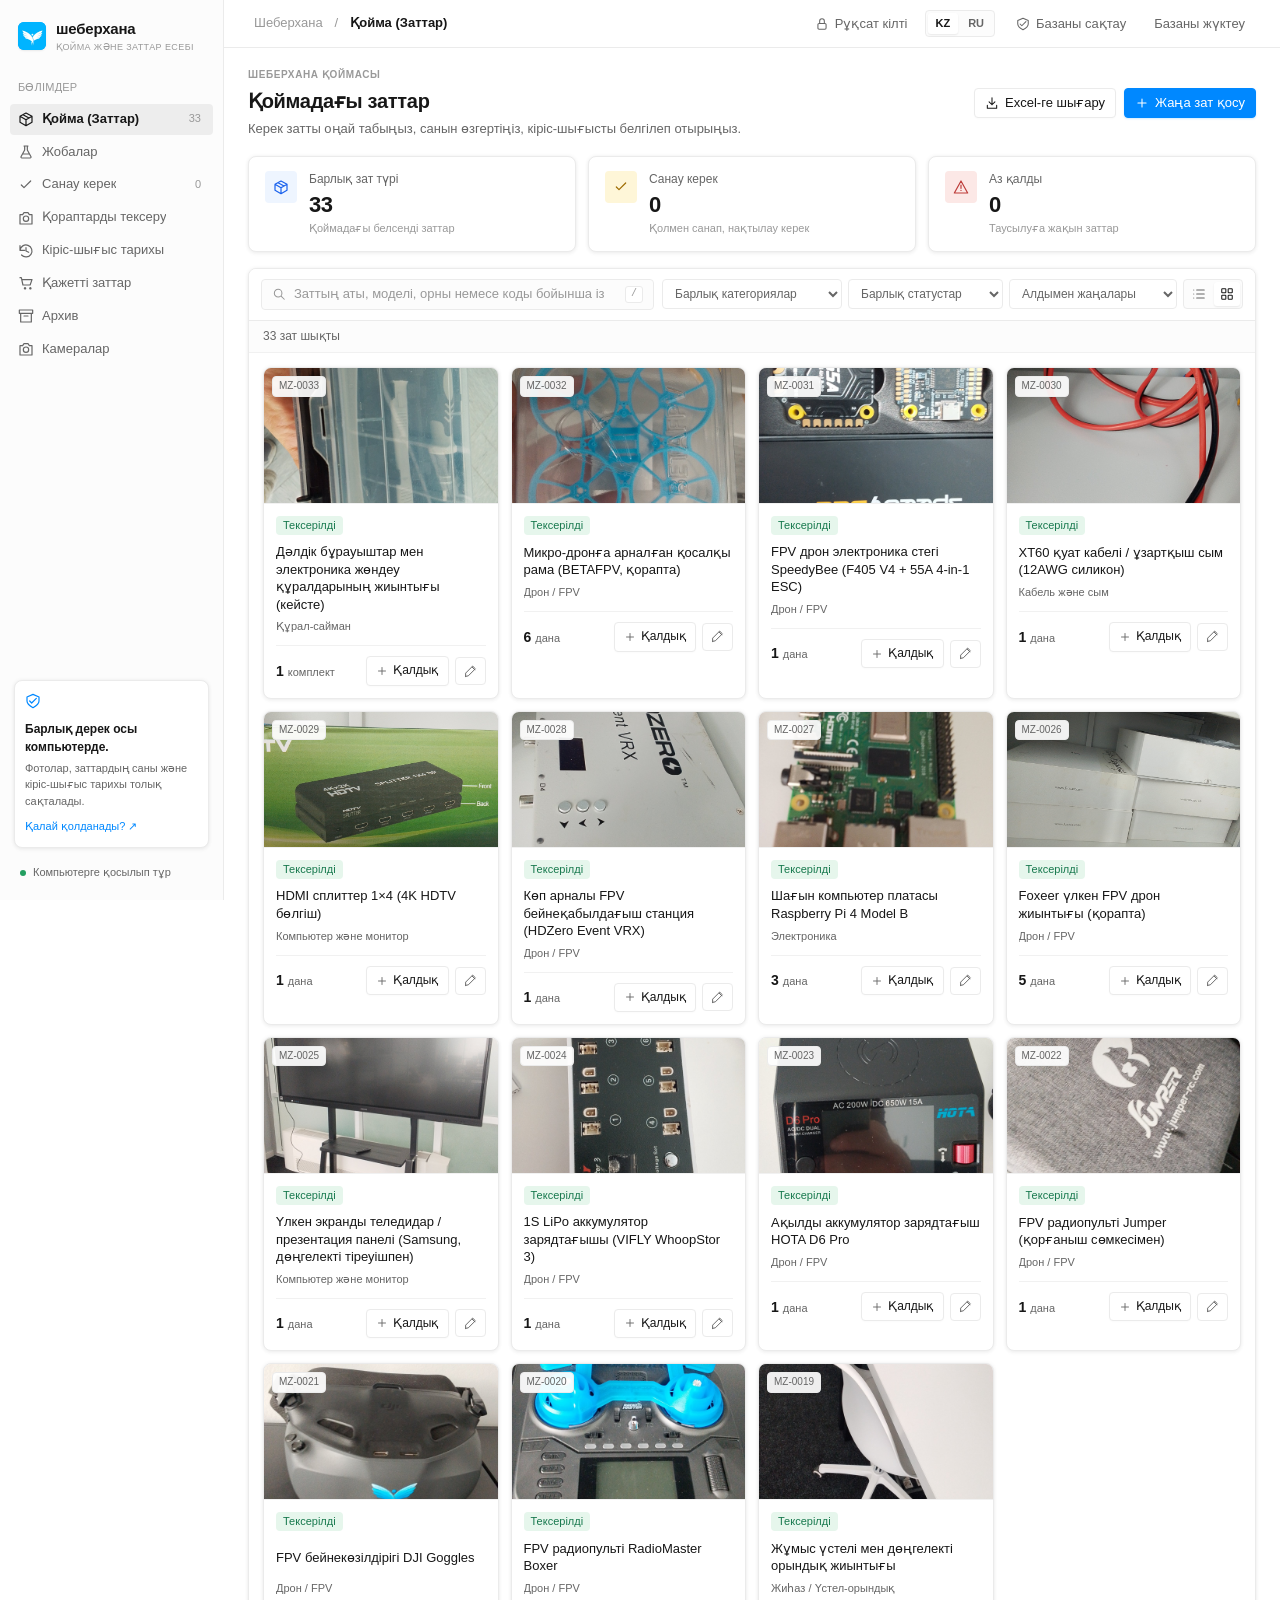
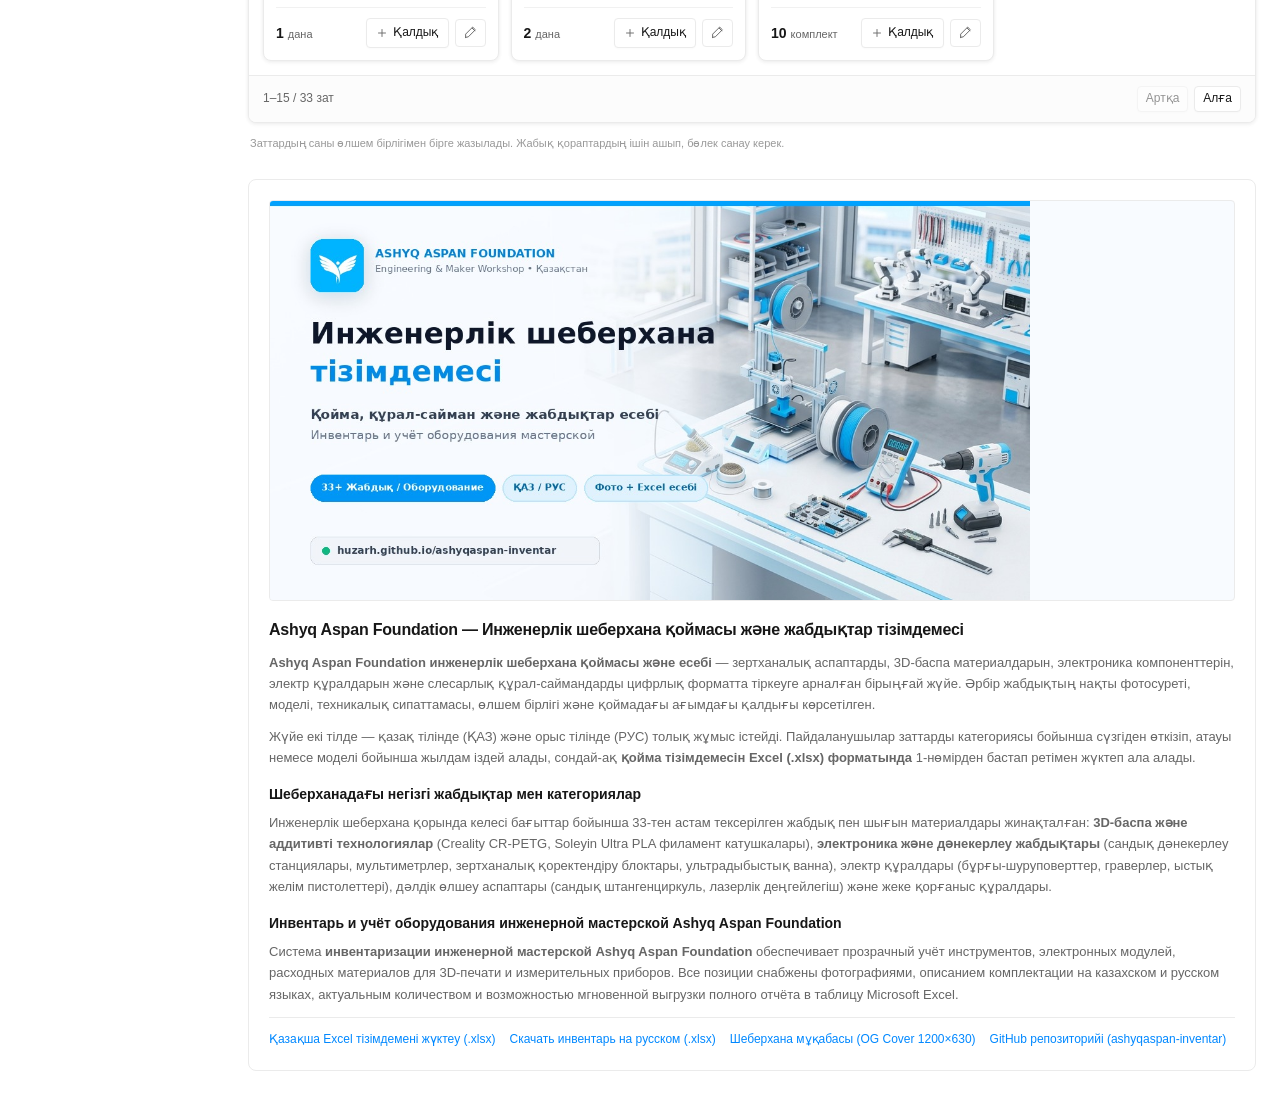
==== commit e28aa4d3: "Add R&D projects section (Жобалар) with journal, equipment and needs - projects (status, category, g" ====
--- a/docs/index.html
+++ b/docs/index.html
@@ -37,9 +37,9 @@
   <link rel="icon" href="logo.png" type="image/png" sizes="225x225">
   <link rel="apple-touch-icon" href="logo.png">
   <link rel="manifest" href="site.webmanifest">
-  <link rel="stylesheet" href="style.css?v=13">
+  <link rel="stylesheet" href="style.css?v=17">
   <script type="application/ld+json">{"@context":"https://schema.org","@type":"WebApplication","name":"Ashyq Aspan — Инженерлік шеберхана қоймасы және есебі","alternateName":"Инвентарь инженерной мастерской Ashyq Aspan Foundation","description":"Ashyq Aspan Foundation инженерлік шеберхана қоймасы және заттар есебі: 3D-принтер, электроника, өлшеу аспаптары мен құрал-саймандар тізімдемесі (ҚАЗ / РУС).","url":"https://huzarh.github.io/ashyqaspan-inventar/","image":"https://huzarh.github.io/ashyqaspan-inventar/og-cover.jpg","applicationCategory":"BusinessApplication","operatingSystem":"All","inLanguage":["kk","ru"],"publisher":{"@type":"Organization","name":"Ashyq Aspan Foundation","logo":{"@type":"ImageObject","url":"https://huzarh.github.io/ashyqaspan-inventar/logo.png"}}}</script>
-  <script src="app.js?v=14" defer></script>
+  <script src="app.js?v=17" defer></script>
 </head>
 <body>
 <svg class="icon-defs" xmlns="http://www.w3.org/2000/svg" aria-hidden="true"><defs>
@@ -59,6 +59,7 @@
  <symbol id="i-trash" viewBox="0 0 24 24"><path d="M3 6h18 M8 6V4h8v2 M19 6l-1 14H6L5 6 M10 11v6 M14 11v6"/></symbol>
  <symbol id="i-lock" viewBox="0 0 24 24"><rect x="5" y="11" width="14" height="10" rx="2"/><path d="M8 11V7a4 4 0 0 1 8 0v4"/></symbol>
  <symbol id="i-alert" viewBox="0 0 24 24"><path d="m12 3 10 18H2L12 3Z M12 9v5 M12 17v.1"/></symbol>
+ <symbol id="i-flask" viewBox="0 0 24 24"><path d="M9 3h6 M10 3v6L4.5 19a1.5 1.5 0 0 0 1.3 2h12.4a1.5 1.5 0 0 0 1.3-2L14 9V3 M7 15h10"/></symbol>
  <symbol id="i-cart" viewBox="0 0 24 24"><path d="M3 4h2l2.4 11h10.8L21 7H6.2 M9.5 20a1 1 0 1 0 0-.1 M17.5 20a1 1 0 1 0 0-.1"/></symbol>
  <symbol id="i-shield" viewBox="0 0 24 24"><path d="m12 2 9 4v6c0 5-9 10-9 10S3 17 3 12V6l9-4Z m-5 10 3 3 7-7"/></symbol>
 </defs></svg>
@@ -68,6 +69,7 @@
  <div class="nav-label" id="nav-workspace-label">БӨЛІМДЕР</div>
  <nav aria-label="Негізгі мәзір">
   <button class="nav active" data-page="inventory"><svg class="icon"><use href="#i-box"/></svg><em id="nav-inv-text">Қойма (Заттар)</em><span id="nav-count">33</span></button>
+  <button class="nav" data-page="projects"><svg class="icon"><use href="#i-flask"/></svg><em id="nav-proj-text">Жобалар</em></button>
   <button class="nav" data-page="pending"><svg class="icon"><use href="#i-check"/></svg><em id="nav-pend-text">Санау керек</em><span id="pending-count">0</span></button>
   <button class="nav" data-page="packages"><svg class="icon"><use href="#i-camera"/></svg><em id="nav-pkg-text">Қораптарды тексеру</em></button>
   <button class="nav" data-page="history"><svg class="icon"><use href="#i-history"/></svg><em id="nav-hist-text">Кіріс-шығыс тарихы</em></button>
@@ -90,6 +92,7 @@
    <div id="records" aria-live="polite"><div class="cards"><article class="card" data-detail="33"><div class="card-photo"><img src="uploads/02559a9e80117201c4da18d8d6df2545be3968183d7c391e304026d6eb29ce1d.jpg" alt="Дәлдік бұрауыштар мен электроника жөндеу құралдарының жиынтығы (кейсте) — Құрал-сайман" width="320" height="240" loading="lazy"></div><div class="card-body"><div class="card-top"><span class="code">#033</span><span class="tag ok">Тексерілді</span></div><h3>Дәлдік бұрауыштар мен электроника жөндеу құралдарының жиынтығы (кейсте)</h3><p class="muted">Құрал-сайман · Көпфункционалды бұрауыш жиынтығы + пинцет және пластик ашқыштар</p><p class="notes">Пластикалық кейстегі жиынтық: ауыспалы ұштары бар бұрауыш, ұзартқыш, пинцет және пластик лопаткалар.</p></div><div class="card-foot"><div><span class="qty-num">1</span> <small>дана</small></div></div></article><article class="card" data-detail="32"><div class="card-photo"><img src="uploads/c84c2f2371892fdffc92b1465ad2a3b0c13482b9930b462f0f4a37cfea8a323b.jpg" alt="Микро-дронға арналған қосалқы рама (BETAFPV, қорапта) — Дрон / FPV" width="320" height="240" loading="lazy"></div><div class="card-body"><div class="card-top"><span class="code">#032</span><span class="tag ok">Тексерілді</span></div><h3>Микро-дронға арналған қосалқы рама (BETAFPV, қорапта)</h3><p class="muted">Дрон / FPV · BETAFPV Meteor / Air сериялы көк микро-рама (75 мм)</p><p class="notes">Жаңа қосалқы бөлшек: пластик қораптағы BETAFPV микро-дрон рамалары (4 дана).</p></div><div class="card-foot"><div><span class="qty-num">6</span> <small>дана</small></div></div></article><article class="card" data-detail="31"><div class="card-photo"><img src="uploads/08de03c2bca5b22b8ac7623e65b751730a20788cbaaa8c0bef01ff1c570358fb.jpg" alt="FPV дрон электроника стегі SpeedyBee (F405 V4 + 55A 4-in-1 ESC) — Дрон / FPV" width="320" height="240" loading="lazy"></div><div class="card-body"><div class="card-top"><span class="code">#031</span><span class="tag ok">Тексерілді</span></div><h3>FPV дрон электроника стегі SpeedyBee (F405 V4 + 55A 4-in-1 ESC)</h3><p class="muted">Дрон / FPV · SpeedyBee F405 V4 Flight Controller + 55A 3-6S 4-in-1 ESC (30×30 стек)</p><p class="notes">Қораптағы жаңа FPV дрон стегі: ұшу контроллері (FC) мен 55A 4-in-1 регуляторы (ESC).</p></div><div class="card-foot"><div><span class="qty-num">1</span> <small>дана</small></div></div></article><article class="card" data-detail="30"><div class="card-photo"><img src="uploads/e85a942fcf8a39dd73a5c7f89a3723b5ed26839698db3f7d0904f6d9880b9123.jpg" alt="XT60 қуат кабелі / ұзартқыш сым (12AWG силикон) — Кабель және сым" width="320" height="240" loading="lazy"></div><div class="card-body"><div class="card-top"><span class="code">#030</span><span class="tag ok">Тексерілді</span></div><h3>XT60 қуат кабелі / ұзартқыш сым (12AWG силикон)</h3><p class="muted">Кабель және сым · 12AWG 200°C силиконды сым + XT60 коннекторы</p><p class="notes">Зарядтау құрылғылары мен аккумуляторларға арналған ыстыққа төзімді (200°C) 12AWG XT60 қуат сымы.</p></div><div class="card-foot"><div><span class="qty-num">1</span> <small>дана</small></div></div></article><article class="card" data-detail="29"><div class="card-photo"><img src="uploads/00057eb91e4d45969cc803965c0996f35c1c9aa958f35dbe412eb5b354390105.jpg" alt="HDMI сплиттер 1×4 (4K HDTV бөлгіш) — Компьютер және монитор" width="320" height="240" loading="lazy"></div><div class="card-body"><div class="card-top"><span class="code">#029</span><span class="tag ok">Тексерілді</span></div><h3>HDMI сплиттер 1×4 (4K HDTV бөлгіш)</h3><p class="muted">Компьютер және монитор · HDTV 4K 1x4 HDMI Splitter (1 кіріс → 4 шығыс, 4Kx2K 3D)</p><p class="notes">Бір HDMI сигналын 4 мониторға немесе теледидарға бірдей тарататын бөлгіш (қорапта).</p></div><div class="card-foot"><div><span class="qty-num">1</span> <small>дана</small></div></div></article><article class="card" data-detail="28"><div class="card-photo"><img src="uploads/3c925240edab85be49432d08f936cb2262f082159afb393895ab5e643d5cfbd0.jpg" alt="Көп арналы FPV бейнеқабылдағыш станция (HDZero Event VRX) — Дрон / FPV" width="320" height="240" loading="lazy"></div><div class="card-body"><div class="card-top"><span class="code">#028</span><span class="tag ok">Тексерілді</span></div><h3>Көп арналы FPV бейнеқабылдағыш станция (HDZero Event VRX)</h3><p class="muted">Дрон / FPV · HDZero Event VRX (жарыстарға арналған 4 арналы видео-ресивер)</p><p class="notes">FPV дрон жарыстары мен трансляциясына арналған кәсіби HDZero Event VRX бейнеқабылдағышы.</p></div><div class="card-foot"><div><span class="qty-num">1</span> <small>дана</small></div></div></article><article class="card" data-detail="27"><div class="card-photo"><img src="uploads/f57411721b37e370b30bfda4283a8562c142e47085dbc73f3636bb354ba86936.jpg" alt="Шағын компьютер платасы Raspberry Pi 4 Model B — Электроника" width="320" height="240" loading="lazy"></div><div class="card-body"><div class="card-top"><span class="code">#027</span><span class="tag ok">Тексерілді</span></div><h3>Шағын компьютер платасы Raspberry Pi 4 Model B</h3><p class="muted">Электроника · Raspberry Pi 4 Model B (USB 3.0, Dual Micro-HDMI, Gigabit Ethernet)</p><p class="notes">Жобалар мен робототехникаға арналған Raspberry Pi 4 Model B бір платалы микрокомпьютері (3 дана).</p></div><div class="card-foot"><div><span class="qty-num">3</span> <small>дана</small></div></div></article><article class="card" data-detail="26"><div class="card-photo"><img src="uploads/72999abf1a35f88ea627a9858a45b350ffc9a0130d5536d4e3e62cc0973677fc.jpg" alt="Foxeer үлкен FPV дрон жиынтығы (қорапта) — Дрон / FPV" width="320" height="240" loading="lazy"></div><div class="card-body"><div class="card-top"><span class="code">#026</span><span class="tag ok">Тексерілді</span></div><h3>Foxeer үлкен FPV дрон жиынтығы (қорапта)</h3><p class="muted">Дрон / FPV · Foxeer FPV Drone (ақ қораптағы жиынтық)</p><p class="notes">Шкаф сөресіндегі Foxeer үлкен дрон қораптары (5 дана).</p></div><div class="card-foot"><div><span class="qty-num">5</span> <small>дана</small></div></div></article><article class="card" data-detail="25"><div class="card-photo"><img src="uploads/4650756c53afc081f93ae36ebaf1f84f2e1778d21c780041d508cf6ab8e61ad6.jpg" alt="Үлкен экранды теледидар / презентация панелі (Samsung, дөңгелекті тіреуішпен) — Компьютер және монитор" width="320" height="240" loading="lazy"></div><div class="card-body"><div class="card-top"><span class="code">#025</span><span class="tag ok">Тексерілді</span></div><h3>Үлкен экранды теледидар / презентация панелі (Samsung, дөңгелекті тіреуішпен)</h3><p class="muted">Компьютер және монитор · Samsung үлкен диагональды дисплей + мобильді тіреуіш (стойка)</p><p class="notes">Дөңгелекті металл тіреуішке орнатылған үлкен Samsung экраны, пультімен бірге (1 дана).</p></div><div class="card-foot"><div><span class="qty-num">1</span> <small>дана</small></div></div></article><article class="card" data-detail="24"><div class="card-photo"><img src="uploads/746e6d404d6e5decc1dcf5b46ae16551fab60ef42b0dfa03e3e1cde0b73825c7.jpg" alt="1S LiPo аккумулятор зарядтағышы (VIFLY WhoopStor 3) — Дрон / FPV" width="320" height="240" loading="lazy"></div><div class="card-body"><div class="card-top"><span class="code">#024</span><span class="tag ok">Тексерілді</span></div><h3>1S LiPo аккумулятор зарядтағышы (VIFLY WhoopStor 3)</h3><p class="muted">Дрон / FPV · VIFLY WhoopStor V3 (6 портты, BT2.0 / PH2.0, экранды)</p><p class="notes">TinyWhoop микро-дрондарының 1S аккумуляторларын бір мезетте 6 данадан зарядтауға және Storage режиміне қоюға арналған құрылғы (1 дана).</p></div><div class="card-foot"><div><span class="qty-num">1</span> <small>дана</small></div></div></article><article class="card" data-detail="23"><div class="card-photo"><img src="uploads/3484ea7bc2972f7fd96e84a9550c08cde8089a9f8efccc5e5be05636175f7738.jpg" alt="Ақылды аккумулятор зарядтағыш HOTA D6 Pro — Дрон / FPV" width="320" height="240" loading="lazy"></div><div class="card-body"><div class="card-top"><span class="code">#023</span><span class="tag ok">Тексерілді</span></div><h3>Ақылды аккумулятор зарядтағыш HOTA D6 Pro</h3><p class="muted">Дрон / FPV · HOTA D6 Pro Dual Smart Charger (AC 200W / DC 650W 15A)</p><p class="notes">LiPo/LiHV/Li-ion аккумуляторларға арналған 2 арналы кәсіби зарядтау құрылғысы (1 дана).</p></div><div class="card-foot"><div><span class="qty-num">1</span> <small>дана</small></div></div></article><article class="card" data-detail="22"><div class="card-photo"><img src="uploads/87af93e70b1901c69dd3df45cd9261108fd50f3d49ce25d26adb82f0b59bedd1.jpg" alt="FPV радиопульті Jumper (қорғаныш сөмкесімен) — Дрон / FPV" width="320" height="240" loading="lazy"></div><div class="card-body"><div class="card-top"><span class="code">#022</span><span class="tag ok">Тексерілді</span></div><h3>FPV радиопульті Jumper (қорғаныш сөмкесімен)</h3><p class="muted">Дрон / FPV · Jumper RC (T-Lite / T-Pro / T14 сериясы, сұр кейсте)</p><p class="notes">Арнайы сұр қорғаныш сөмкесіндегі Jumper радиопульті (1 дана).</p></div><div class="card-foot"><div><span class="qty-num">1</span> <small>дана</small></div></div></article></div></div>
    <div class="pagination"><span id="page-info"></span><div><button id="prev-page" class="btn compact">Артқа</button><button id="next-page" class="btn compact">Алға</button></div></div>
   </section>
+  <section id="projects-view" class="workspace projects-view" hidden aria-live="polite"></section>
   <section id="needs-view" class="workspace needs-view" hidden aria-live="polite"></section>
   <p class="bottom-note" id="bottom-note">Заттардың саны өлшем бірлігімен бірге жазылады. Жабық қораптардың ішін ашып, бөлек санау керек.</p>
 
@@ -133,6 +136,8 @@
 
 <dialog id="detail-dialog" class="drawer" aria-labelledby="detail-title"><div class="dialog-head"><div><div class="eyebrow" id="detail-code"></div><h2 id="detail-title">Зат туралы толық мәлімет</h2></div><button class="icon-btn" data-close aria-label="Жабу"><svg class="icon"><use href="#i-close"/></svg></button></div><div id="detail-content" class="dialog-body"></div></dialog>
 
+<dialog id="project-dialog" class="need-dialog project-dialog" aria-label="project"><form id="project-form" novalidate></form></dialog>
+<dialog id="entry-dialog" class="need-dialog" aria-label="entry"><form id="entry-form" novalidate></form></dialog>
 <dialog id="need-dialog" class="need-dialog" aria-labelledby="need-title"><form id="need-form" novalidate></form></dialog>
 <dialog id="camera-dialog" class="camera-dialog" aria-labelledby="camera-title"><div class="dialog-head"><h2 id="camera-title">Шеберхана камералары</h2><button class="icon-btn" data-close aria-label="Жабу"><svg class="icon"><use href="#i-close"/></svg></button></div><div class="dialog-body"><div id="camera-toolbar-slot"></div><div id="camera-grid" class="camera-grid"></div></div></dialog>
 <dialog id="help-dialog" class="small-dialog" aria-labelledby="help-title"><div class="dialog-head"><h2 id="help-title">Қалай қолданады?</h2><button class="icon-btn" data-close aria-label="Жабу"><svg class="icon"><use href="#i-close"/></svg></button></div><div class="dialog-body help" id="help-body"></div></dialog>
--- a/docs/style.css
+++ b/docs/style.css
@@ -674,7 +674,8 @@
 
 .filters select,
 .need-toolbar select,
-.need-status-select {
+.need-status-select,
+#rec-date {
   font-size: 12px;
   font-weight: 500;
   border: 1px solid var(--border);
@@ -2613,3 +2614,441 @@
     grid-template-columns: 1fr 1fr;
   }
 }
+
+.rec-panel {
+  display: flex;
+  flex-direction: column;
+  gap: 10px;
+}
+
+.rec-head {
+  display: flex;
+  align-items: center;
+  gap: 12px;
+}
+
+.rec-video {
+  width: 100%;
+  aspect-ratio: 16 / 9;
+  background: #111;
+  border-radius: var(--radius-md);
+}
+
+.rec-segments {
+  display: flex;
+  flex-direction: column;
+  gap: 4px;
+  max-height: 220px;
+  overflow-y: auto;
+}
+
+.rec-hour {
+  display: flex;
+  flex-wrap: wrap;
+  align-items: center;
+  gap: 4px;
+}
+
+.rec-hour-label {
+  width: 52px;
+  color: var(--muted);
+  font-size: 0.85rem;
+}
+
+.rec-segments .btn.active {
+  background: var(--brand);
+  border-color: var(--brand);
+  color: #ffffff;
+}
+
+/* R&D projects */
+.projects-view {
+  padding: 16px;
+}
+
+.st-idea { --st: #94a3b8; }
+.st-research { --st: #7c3aed; }
+.st-prototype { --st: #0891b2; }
+.st-testing { --st: #ea580c; }
+.st-working { --st: #16a34a; }
+.st-paper { --st: #2563eb; }
+.st-paused { --st: #6b7280; }
+.st-done { --st: #0f766e; }
+
+.proj-status-strip {
+  display: flex;
+  flex-wrap: wrap;
+  gap: 8px;
+  margin-bottom: 14px;
+}
+
+.proj-chip {
+  padding: 6px 12px;
+  border: 1px solid var(--border);
+  border-left: 4px solid var(--st);
+  border-radius: var(--radius-md);
+  background: var(--surface);
+  font: inherit;
+  cursor: pointer;
+}
+
+.proj-chip.active {
+  background: color-mix(in srgb, var(--st) 12%, transparent);
+}
+
+.proj-grid {
+  display: grid;
+  grid-template-columns: repeat(auto-fill, minmax(290px, 1fr));
+  gap: 16px;
+}
+
+.proj-card {
+  display: flex;
+  flex-direction: column;
+  overflow: hidden;
+  border: 1px solid var(--border);
+  border-radius: var(--radius-md);
+  background: var(--surface);
+  cursor: pointer;
+  transition: box-shadow 0.15s ease, transform 0.15s ease;
+}
+
+.proj-card:hover,
+.proj-card:focus-visible {
+  box-shadow: 0 6px 20px rgba(0, 0, 0, 0.08);
+  transform: translateY(-2px);
+}
+
+.proj-cover {
+  position: relative;
+  aspect-ratio: 16 / 9;
+  background: var(--bg-tertiary);
+}
+
+.proj-cover img {
+  width: 100%;
+  height: 100%;
+  object-fit: cover;
+}
+
+.proj-cover > span:first-child {
+  display: grid;
+  place-items: center;
+  height: 100%;
+  color: var(--muted);
+  font-size: 2.5rem;
+  font-weight: 700;
+}
+
+.proj-status {
+  display: inline-block;
+  padding: 2px 9px;
+  border-radius: 999px;
+  background: var(--st);
+  color: #ffffff;
+  font-size: 0.78rem;
+  font-weight: 600;
+}
+
+.proj-cover .proj-status {
+  position: absolute;
+  top: 10px;
+  left: 10px;
+}
+
+.proj-body {
+  display: flex;
+  flex-direction: column;
+  gap: 6px;
+  padding: 12px 14px;
+  flex: 1;
+}
+
+.proj-body h3 {
+  margin: 0;
+  font-size: 1.05rem;
+}
+
+.proj-body p {
+  margin: 0;
+  color: #444444;
+  font-size: 0.9rem;
+}
+
+.proj-tech {
+  display: flex;
+  flex-wrap: wrap;
+  gap: 4px;
+}
+
+.proj-tech span {
+  padding: 1px 8px;
+  border-radius: 6px;
+  background: var(--bg-tertiary);
+  font-size: 0.78rem;
+}
+
+.proj-foot {
+  display: flex;
+  justify-content: space-between;
+  padding: 8px 14px;
+  border-top: 1px solid var(--border-light);
+  font-size: 0.8rem;
+}
+
+.proj-detail-bar {
+  display: flex;
+  align-items: center;
+  gap: 8px;
+  margin-bottom: 14px;
+}
+
+.proj-detail-bar .spacer {
+  flex: 1;
+}
+
+.proj-hero {
+  display: grid;
+  grid-template-columns: minmax(0, 360px) 1fr;
+  gap: 20px;
+  align-items: start;
+  margin-bottom: 20px;
+}
+
+.proj-hero img {
+  width: 100%;
+  border-radius: var(--radius-md);
+  aspect-ratio: 16 / 9;
+  object-fit: cover;
+}
+
+.proj-hero h2 {
+  margin: 8px 0;
+}
+
+.proj-summary {
+  font-size: 1.02rem;
+}
+
+.proj-columns {
+  display: grid;
+  grid-template-columns: minmax(0, 1fr) 320px;
+  gap: 20px;
+}
+
+.proj-sec {
+  margin-bottom: 18px;
+  padding: 14px 16px;
+  border: 1px solid var(--border);
+  border-radius: var(--radius-md);
+  background: var(--surface);
+}
+
+.proj-sec h3 {
+  margin: 0 0 8px;
+  font-size: 0.95rem;
+}
+
+.proj-sec p,
+.proj-sec ul {
+  margin: 0 0 8px;
+}
+
+.md-code {
+  overflow-x: auto;
+  padding: 10px;
+  border-radius: 6px;
+  background: #0f172a;
+  color: #e2e8f0;
+  font-size: 0.8rem;
+  white-space: pre;
+}
+
+.proj-sec code,
+.entry-body code {
+  padding: 0 4px;
+  border-radius: 4px;
+  background: var(--bg-tertiary);
+  font-size: 0.85em;
+}
+
+.proj-journal-head {
+  display: flex;
+  align-items: center;
+  justify-content: space-between;
+}
+
+.proj-kinds {
+  display: flex;
+  flex-wrap: wrap;
+  gap: 4px;
+  margin: 8px 0 14px;
+}
+
+.proj-kinds .btn.active {
+  background: var(--brand);
+  border-color: var(--brand);
+  color: #ffffff;
+}
+
+.kind-progress { --kind: #2563eb; }
+.kind-test { --kind: #16a34a; }
+.kind-issue { --kind: #dc2626; }
+.kind-decision { --kind: #7c3aed; }
+.kind-evaluation { --kind: #ea580c; }
+.kind-milestone { --kind: #0f766e; }
+
+.proj-timeline {
+  position: relative;
+  padding-left: 20px;
+  border-left: 2px solid var(--border);
+}
+
+.entry {
+  position: relative;
+  margin-bottom: 16px;
+}
+
+.entry-dot {
+  position: absolute;
+  top: 6px;
+  left: -27px;
+  width: 12px;
+  height: 12px;
+  border: 2px solid #ffffff;
+  border-radius: 50%;
+  background: var(--kind);
+}
+
+.entry-top {
+  display: flex;
+  align-items: center;
+  gap: 8px;
+}
+
+.entry-top time {
+  color: var(--muted);
+  font-size: 0.85rem;
+}
+
+.entry-top .icon-btn {
+  margin-left: auto;
+}
+
+.entry-kind {
+  padding: 1px 8px;
+  border-radius: 999px;
+  background: color-mix(in srgb, var(--kind) 14%, transparent);
+  color: var(--kind);
+  font-size: 0.75rem;
+  font-weight: 600;
+}
+
+.entry h4 {
+  margin: 4px 0;
+}
+
+.entry-result {
+  display: inline-block;
+  margin: 2px 0 6px;
+  padding: 3px 8px;
+  border-left: 3px solid var(--kind);
+  background: var(--bg-secondary);
+  font-weight: 600;
+  font-size: 0.9rem;
+}
+
+.entry-body {
+  font-size: 0.9rem;
+}
+
+.entry-images,
+.entry-image-preview {
+  display: grid;
+  grid-template-columns: repeat(auto-fill, minmax(140px, 1fr));
+  gap: 8px;
+  margin-top: 8px;
+}
+
+.entry-images img,
+.entry-image-preview img {
+  width: 100%;
+  aspect-ratio: 16 / 10;
+  object-fit: cover;
+  border-radius: 6px;
+}
+
+.entry-image-preview figure {
+  position: relative;
+  margin: 0;
+}
+
+.entry-image-preview .icon-btn {
+  position: absolute;
+  top: 4px;
+  right: 4px;
+  background: rgba(255, 255, 255, 0.9);
+}
+
+.proj-items,
+.proj-needs {
+  margin: 0;
+  padding: 0;
+  list-style: none;
+}
+
+.proj-items li,
+.proj-needs li {
+  display: flex;
+  align-items: center;
+  gap: 8px;
+  padding: 6px 0;
+  border-bottom: 1px solid var(--border-light);
+  font-size: 0.88rem;
+}
+
+.proj-items img {
+  width: 36px;
+  height: 36px;
+  object-fit: cover;
+  border-radius: 6px;
+}
+
+.proj-items small {
+  margin-left: auto;
+  color: var(--muted);
+}
+
+.project-dialog {
+  width: min(820px, calc(100% - 32px));
+}
+
+.proj-item-pick > div {
+  display: grid;
+  grid-template-columns: repeat(auto-fill, minmax(220px, 1fr));
+  gap: 4px;
+  max-height: 180px;
+  overflow-y: auto;
+  padding: 6px;
+  border: 1px solid var(--border);
+  border-radius: var(--radius-md);
+}
+
+.proj-item-pick label {
+  flex-direction: row;
+  align-items: center;
+  gap: 6px;
+  font-size: 0.85rem;
+}
+
+.proj-cover-preview img {
+  max-width: 240px;
+  border-radius: 6px;
+}
+
+@media (max-width: 900px) {
+  .proj-hero,
+  .proj-columns {
+    grid-template-columns: 1fr;
+  }
+}
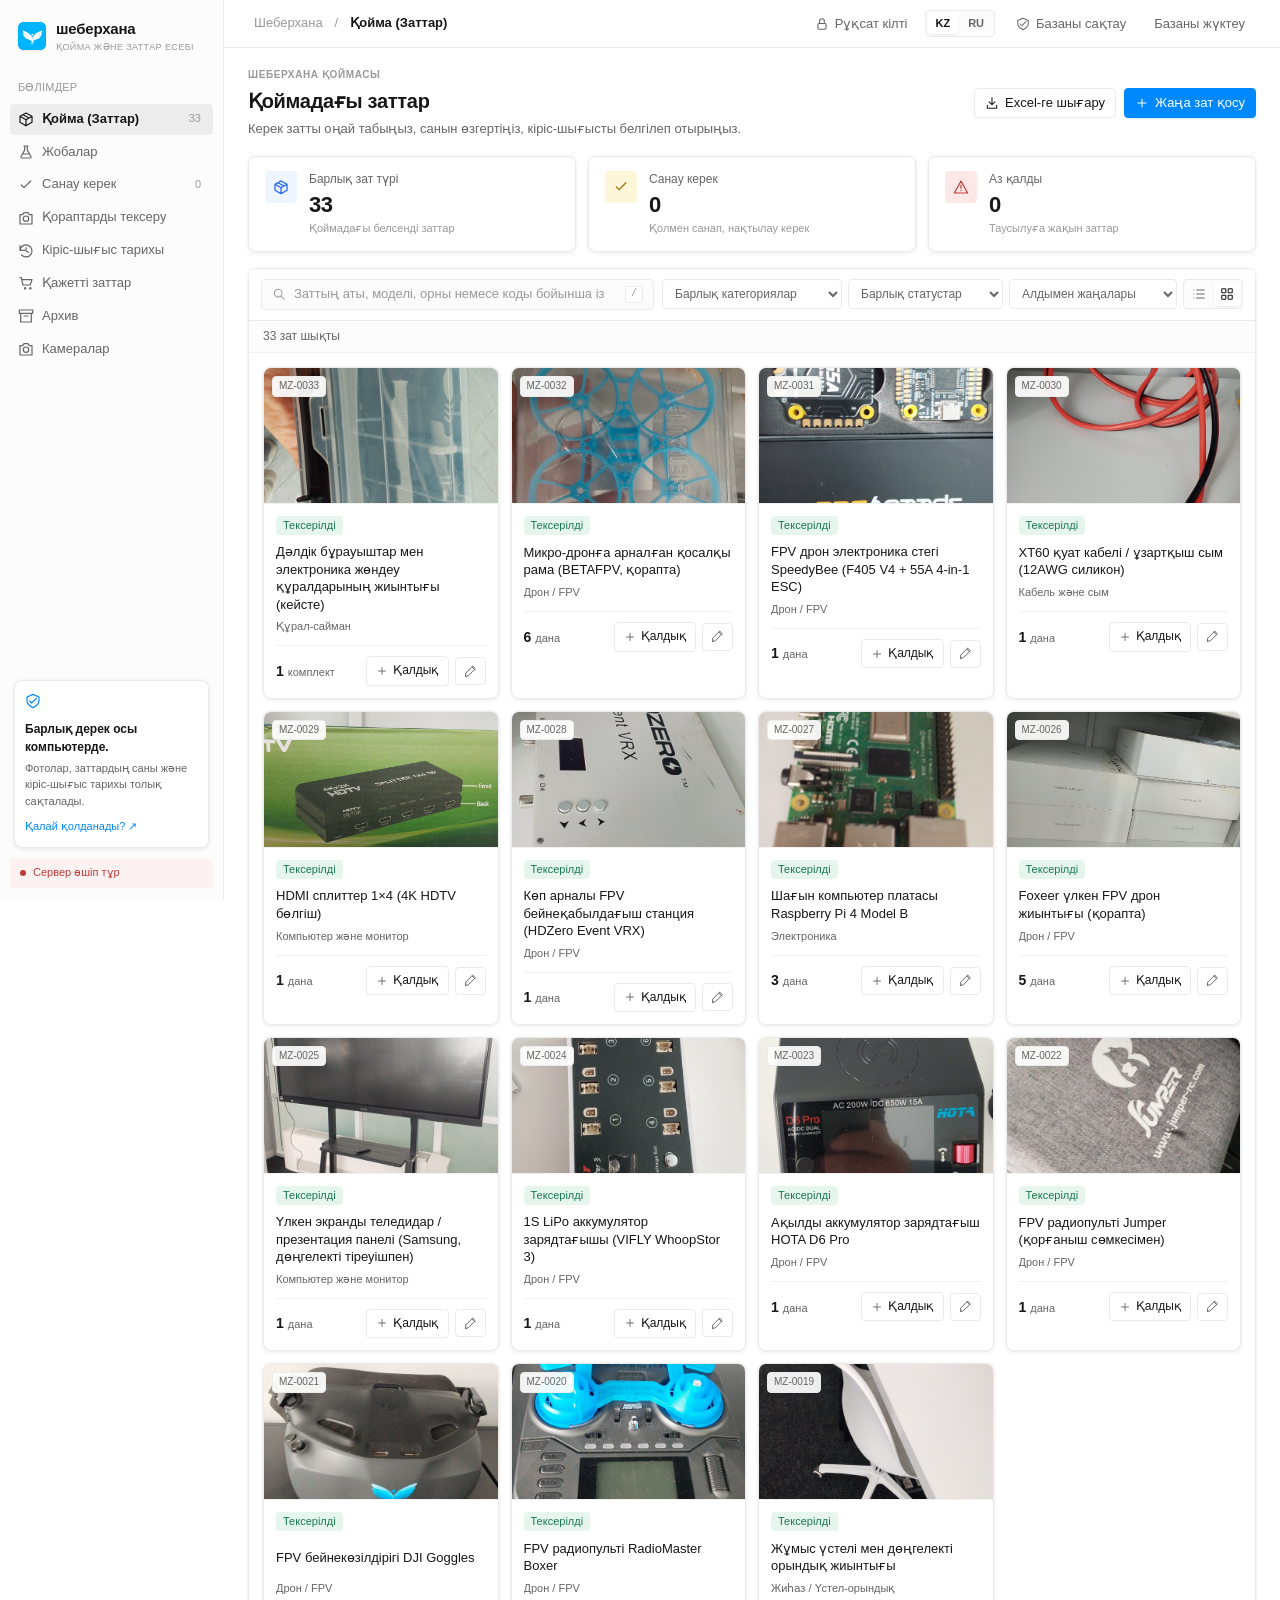
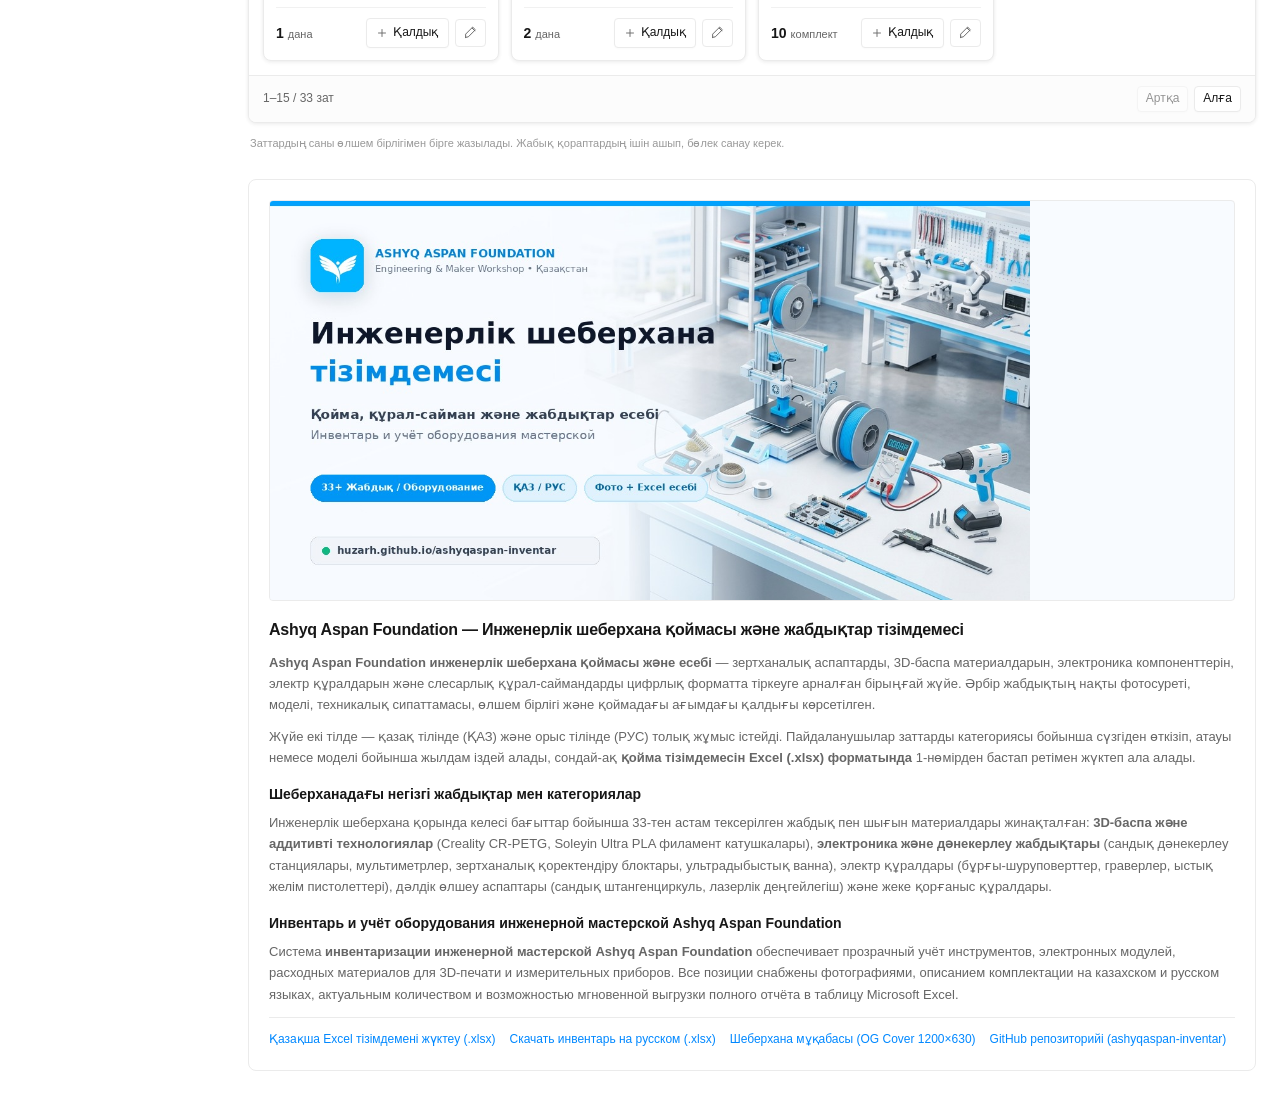
==== commit 1c45d6cb: "Projects and needs always public: published read-only snapshot on Pages when the server is unreachab" ====
--- a/docs/index.html
+++ b/docs/index.html
@@ -37,9 +37,9 @@
   <link rel="icon" href="logo.png" type="image/png" sizes="225x225">
   <link rel="apple-touch-icon" href="logo.png">
   <link rel="manifest" href="site.webmanifest">
-  <link rel="stylesheet" href="style.css?v=17">
+  <link rel="stylesheet" href="style.css?v=20">
   <script type="application/ld+json">{"@context":"https://schema.org","@type":"WebApplication","name":"Ashyq Aspan — Инженерлік шеберхана қоймасы және есебі","alternateName":"Инвентарь инженерной мастерской Ashyq Aspan Foundation","description":"Ashyq Aspan Foundation инженерлік шеберхана қоймасы және заттар есебі: 3D-принтер, электроника, өлшеу аспаптары мен құрал-саймандар тізімдемесі (ҚАЗ / РУС).","url":"https://huzarh.github.io/ashyqaspan-inventar/","image":"https://huzarh.github.io/ashyqaspan-inventar/og-cover.jpg","applicationCategory":"BusinessApplication","operatingSystem":"All","inLanguage":["kk","ru"],"publisher":{"@type":"Organization","name":"Ashyq Aspan Foundation","logo":{"@type":"ImageObject","url":"https://huzarh.github.io/ashyqaspan-inventar/logo.png"}}}</script>
-  <script src="app.js?v=17" defer></script>
+  <script src="app.js?v=20" defer></script>
 </head>
 <body>
 <svg class="icon-defs" xmlns="http://www.w3.org/2000/svg" aria-hidden="true"><defs>
@@ -136,6 +136,7 @@
 
 <dialog id="detail-dialog" class="drawer" aria-labelledby="detail-title"><div class="dialog-head"><div><div class="eyebrow" id="detail-code"></div><h2 id="detail-title">Зат туралы толық мәлімет</h2></div><button class="icon-btn" data-close aria-label="Жабу"><svg class="icon"><use href="#i-close"/></svg></button></div><div id="detail-content" class="dialog-body"></div></dialog>
 
+<dialog id="image-viewer" class="image-viewer" aria-label="image"><button type="button" class="icon-btn viewer-close" data-close aria-label="close"><svg class="icon"><use href="#i-close"/></svg></button><button type="button" class="viewer-nav" id="viewer-prev" aria-label="previous">‹</button><figure><img id="viewer-img" alt=""><figcaption id="viewer-caption"></figcaption></figure><button type="button" class="viewer-nav" id="viewer-next" aria-label="next">›</button></dialog>
 <dialog id="project-dialog" class="need-dialog project-dialog" aria-label="project"><form id="project-form" novalidate></form></dialog>
 <dialog id="entry-dialog" class="need-dialog" aria-label="entry"><form id="entry-form" novalidate></form></dialog>
 <dialog id="need-dialog" class="need-dialog" aria-labelledby="need-title"><form id="need-form" novalidate></form></dialog>
--- a/docs/style.css
+++ b/docs/style.css
@@ -2721,11 +2721,14 @@
 
 .proj-cover {
   position: relative;
+  overflow: hidden;
   aspect-ratio: 16 / 9;
   background: var(--bg-tertiary);
 }
 
 .proj-cover img {
+  position: absolute;
+  inset: 0;
   width: 100%;
   height: 100%;
   object-fit: cover;
@@ -2817,9 +2820,11 @@
 
 .proj-hero img {
   width: 100%;
+  border: 1px solid var(--border);
   border-radius: var(--radius-md);
   aspect-ratio: 16 / 9;
-  object-fit: cover;
+  object-fit: contain;
+  background: #ffffff;
 }
 
 .proj-hero h2 {
@@ -2965,7 +2970,7 @@
 .entry-images,
 .entry-image-preview {
   display: grid;
-  grid-template-columns: repeat(auto-fill, minmax(140px, 1fr));
+  grid-template-columns: repeat(auto-fill, minmax(260px, 1fr));
   gap: 8px;
   margin-top: 8px;
 }
@@ -2974,8 +2979,10 @@
 .entry-image-preview img {
   width: 100%;
   aspect-ratio: 16 / 10;
-  object-fit: cover;
+  object-fit: contain;
+  border: 1px solid var(--border);
   border-radius: 6px;
+  background: #ffffff;
 }
 
 .entry-image-preview figure {
@@ -3052,3 +3059,117 @@
     grid-template-columns: 1fr;
   }
 }
+
+.proj-gallery {
+  margin-bottom: 20px;
+}
+
+.proj-gallery h3 {
+  margin: 0 0 8px;
+  font-size: 0.95rem;
+}
+
+.proj-gallery-strip {
+  display: grid;
+  grid-template-columns: repeat(auto-fill, minmax(150px, 1fr));
+  gap: 8px;
+}
+
+.proj-gallery-strip button,
+.entry-image {
+  padding: 0;
+  border: 1px solid var(--border);
+  border-radius: 6px;
+  background: #ffffff;
+  cursor: zoom-in;
+  overflow: hidden;
+}
+
+.proj-gallery-strip img {
+  display: block;
+  width: 100%;
+  aspect-ratio: 4 / 3;
+  object-fit: cover;
+}
+
+.proj-gallery-strip button:hover,
+.entry-image:hover {
+  border-color: var(--brand);
+}
+
+.entry-image img {
+  display: block;
+  border: 0 !important;
+}
+
+.image-viewer {
+  width: min(1400px, calc(100% - 24px));
+  max-height: 96dvh;
+  padding: 12px 56px;
+  background: #0b0f17;
+  border: 0;
+}
+
+.image-viewer::backdrop {
+  background: rgba(0, 0, 0, 0.8);
+}
+
+.image-viewer figure {
+  margin: 0;
+  text-align: center;
+}
+
+.image-viewer img {
+  max-width: 100%;
+  max-height: calc(96dvh - 90px);
+  object-fit: contain;
+}
+
+.image-viewer figcaption {
+  margin-top: 8px;
+  color: #e2e8f0;
+  font-size: 0.9rem;
+}
+
+.viewer-nav {
+  position: absolute;
+  top: 50%;
+  transform: translateY(-50%);
+  width: 44px;
+  height: 64px;
+  border: 0;
+  border-radius: 8px;
+  background: rgba(255, 255, 255, 0.12);
+  color: #ffffff;
+  font-size: 2rem;
+  cursor: pointer;
+}
+
+#viewer-prev { left: 6px; }
+#viewer-next { right: 6px; }
+
+.viewer-close {
+  position: absolute;
+  top: 8px;
+  right: 8px;
+  z-index: 1;
+  background: rgba(255, 255, 255, 0.9);
+}
+
+/* published read-only copy shown while the server is unreachable */
+.offline-copy {
+  display: flex;
+  align-items: center;
+  gap: 8px;
+  margin: 0 0 14px;
+  padding: 10px 14px;
+  border: 1px solid #f3d27a;
+  border-radius: 10px;
+  background: #fff8e1;
+  color: #5b4600;
+  font-size: 0.9rem;
+}
+.offline-copy svg { flex: none; width: 18px; height: 18px; }
+.readonly #proj-add, .readonly #proj-edit, .readonly #entry-add, .readonly [data-entry-edit],
+.readonly #need-add, .readonly [data-need-edit], .readonly [data-need-stock] { display: none !important; }
+.readonly select[data-need-status] { pointer-events: none; opacity: 0.75; }
